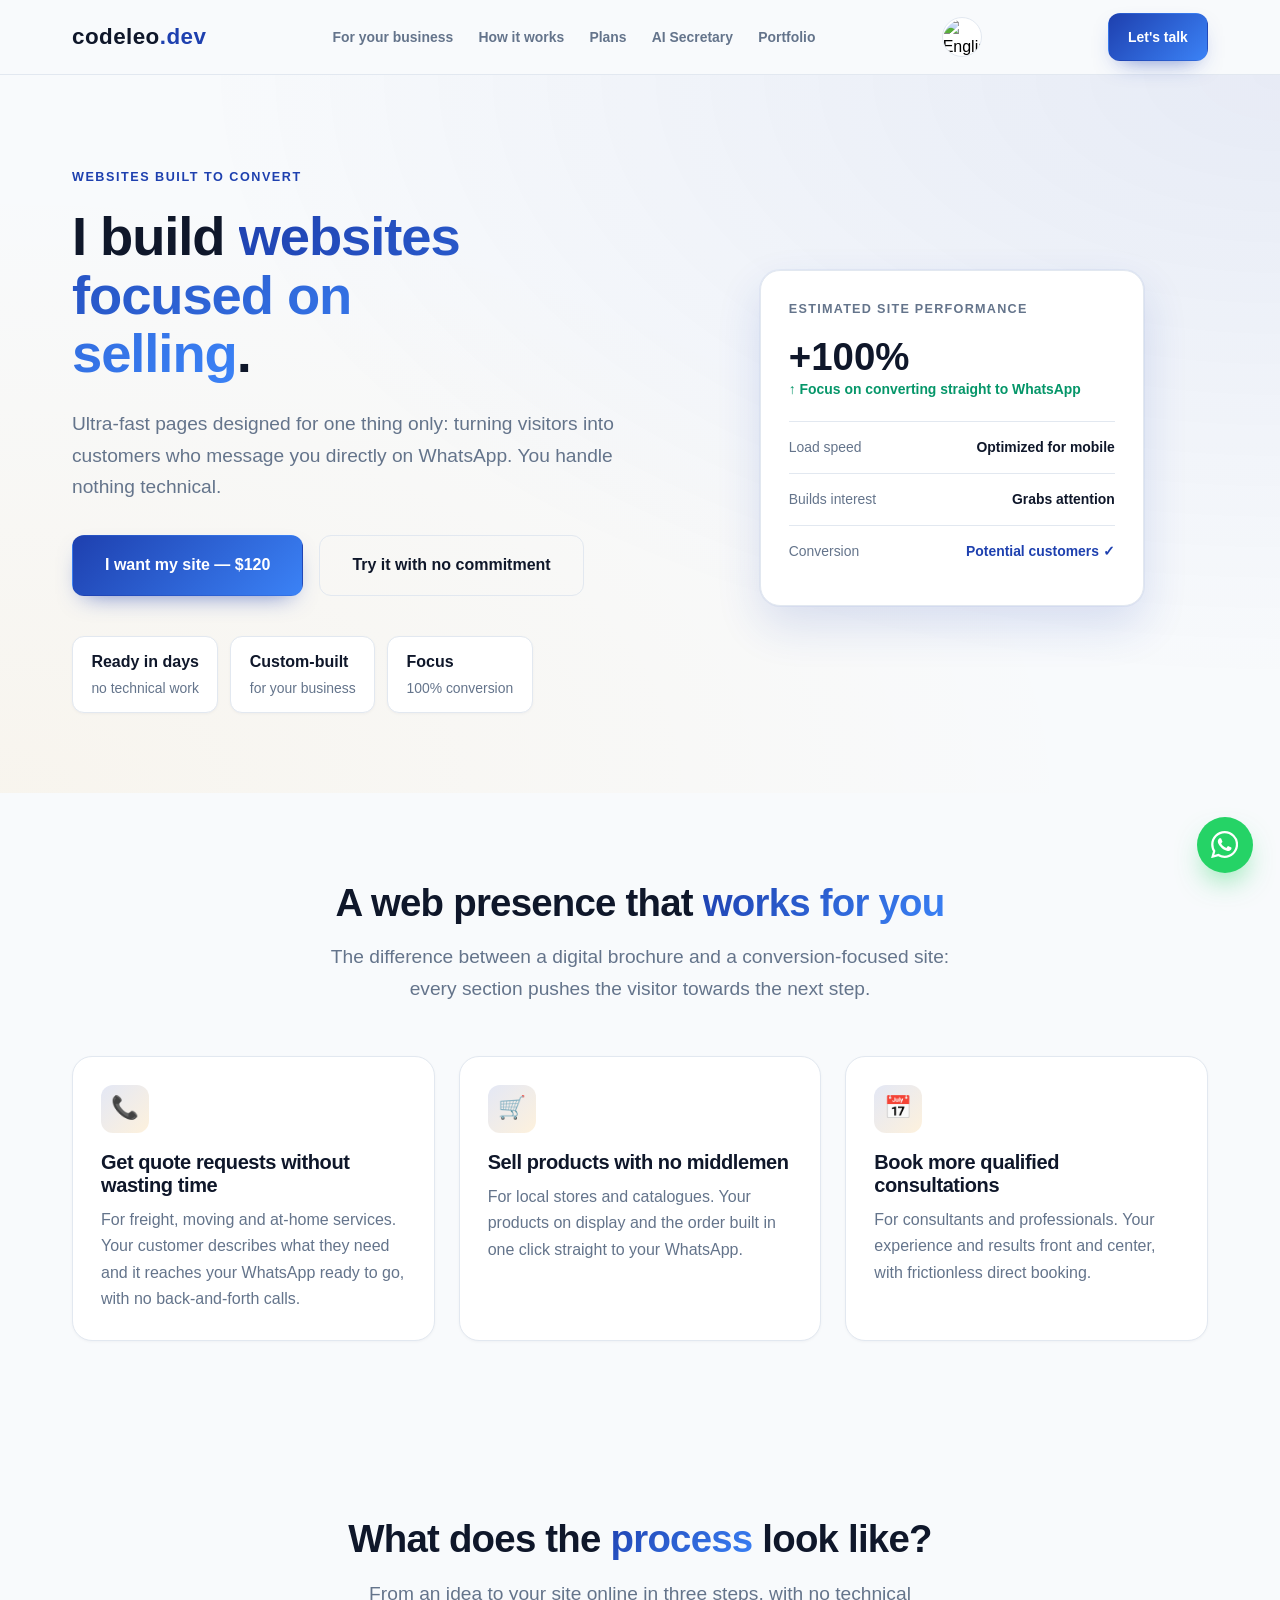
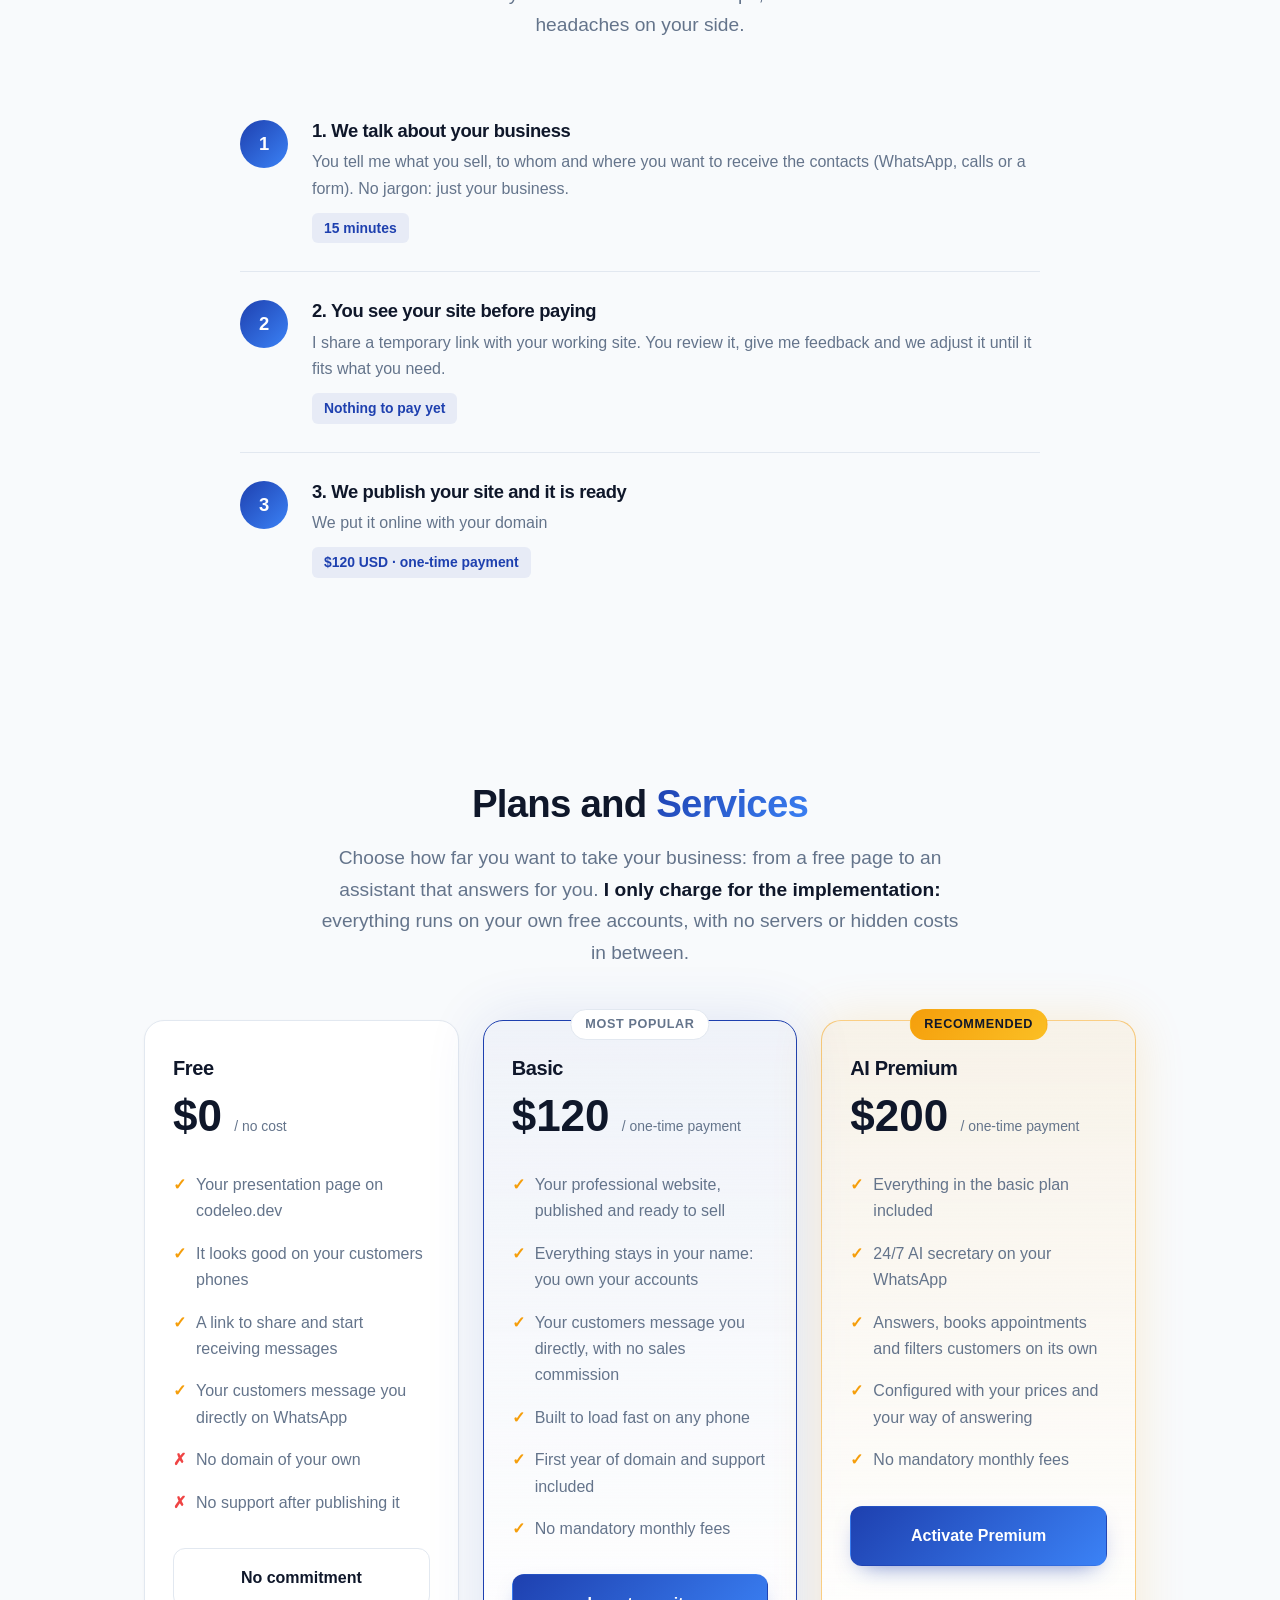
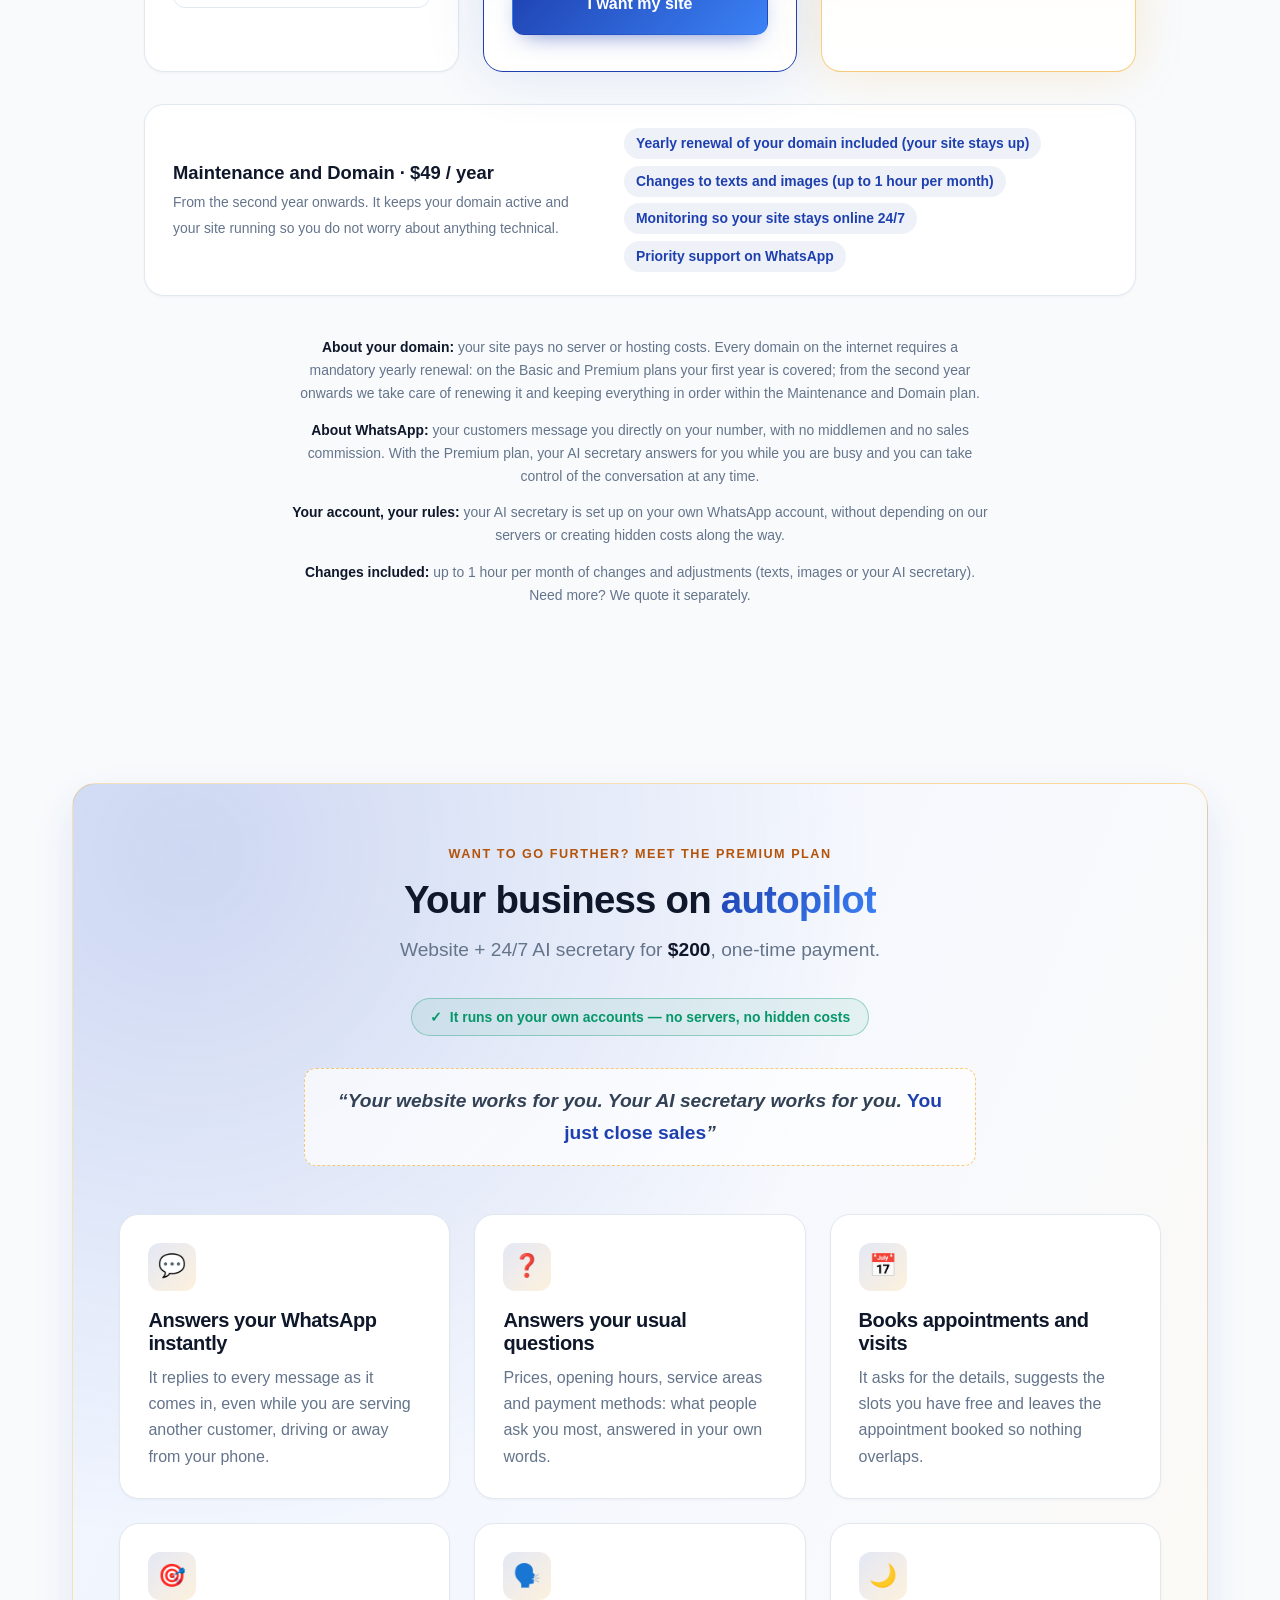
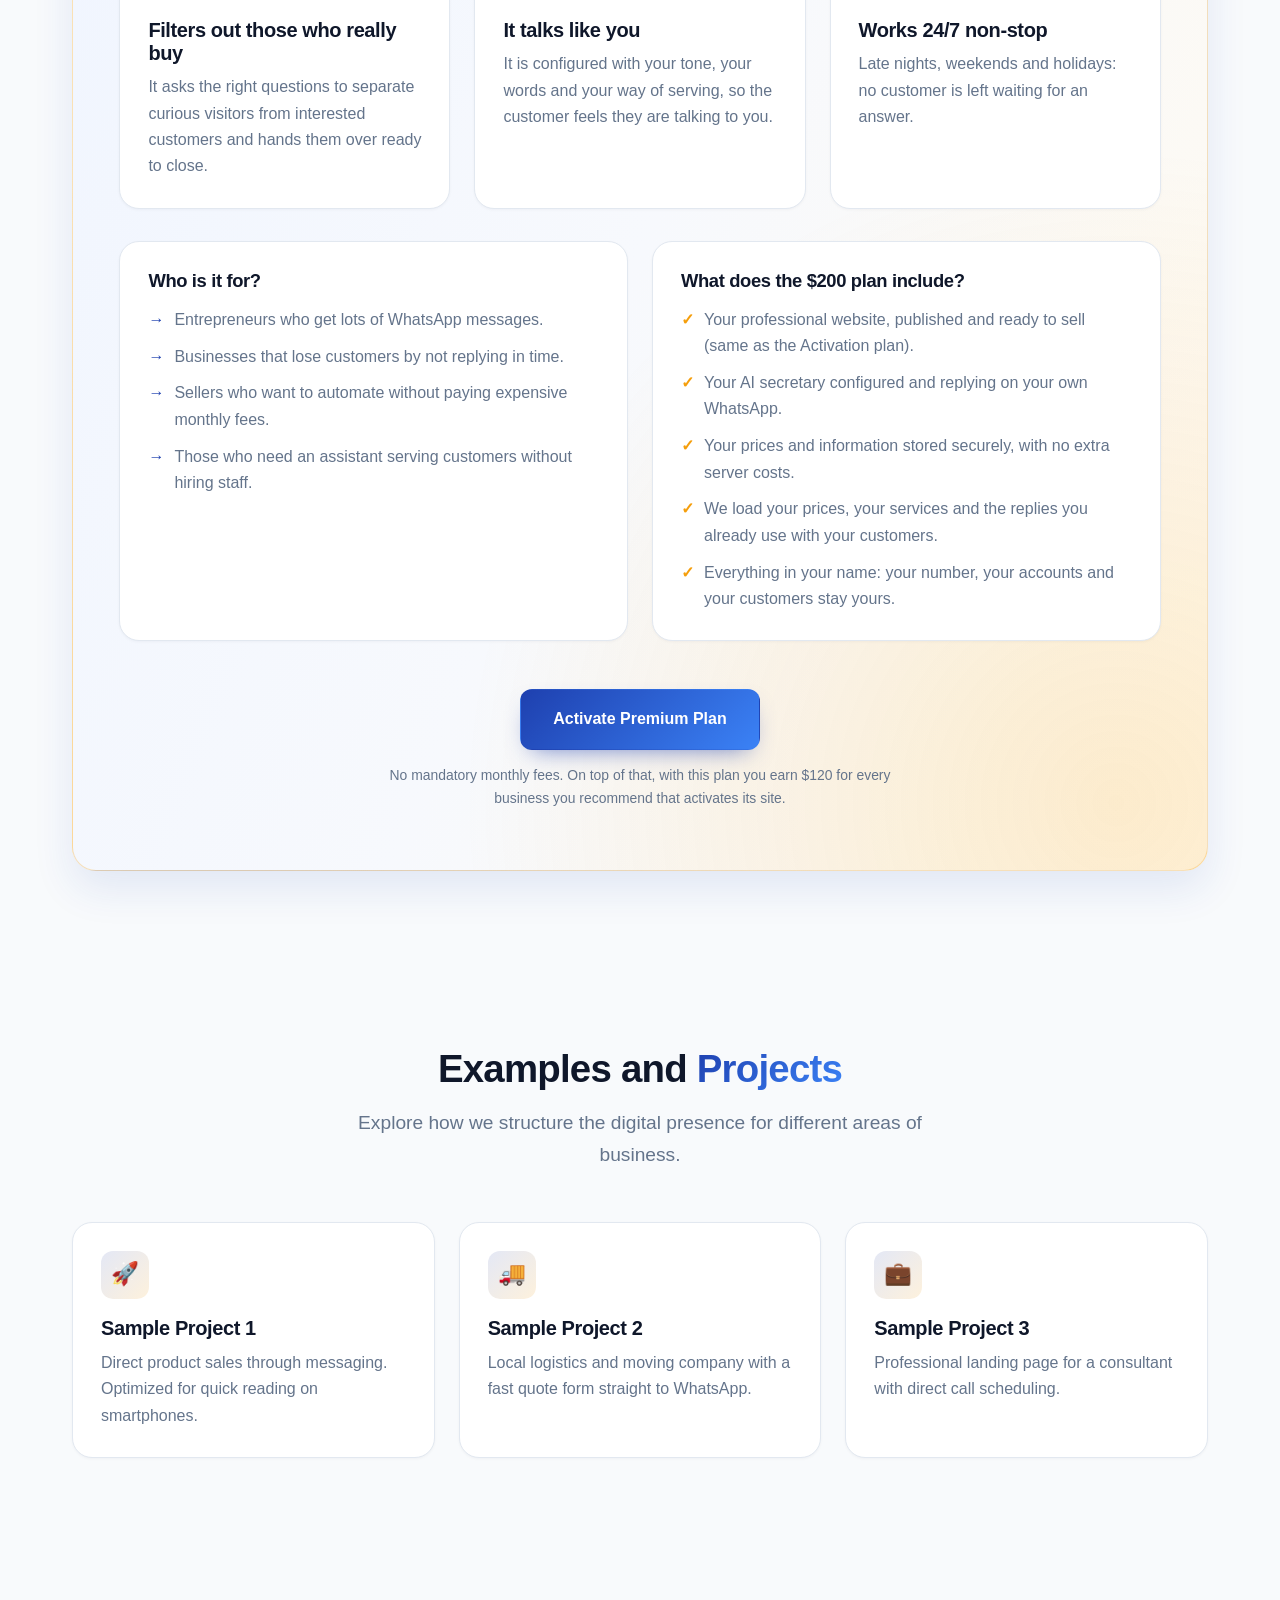
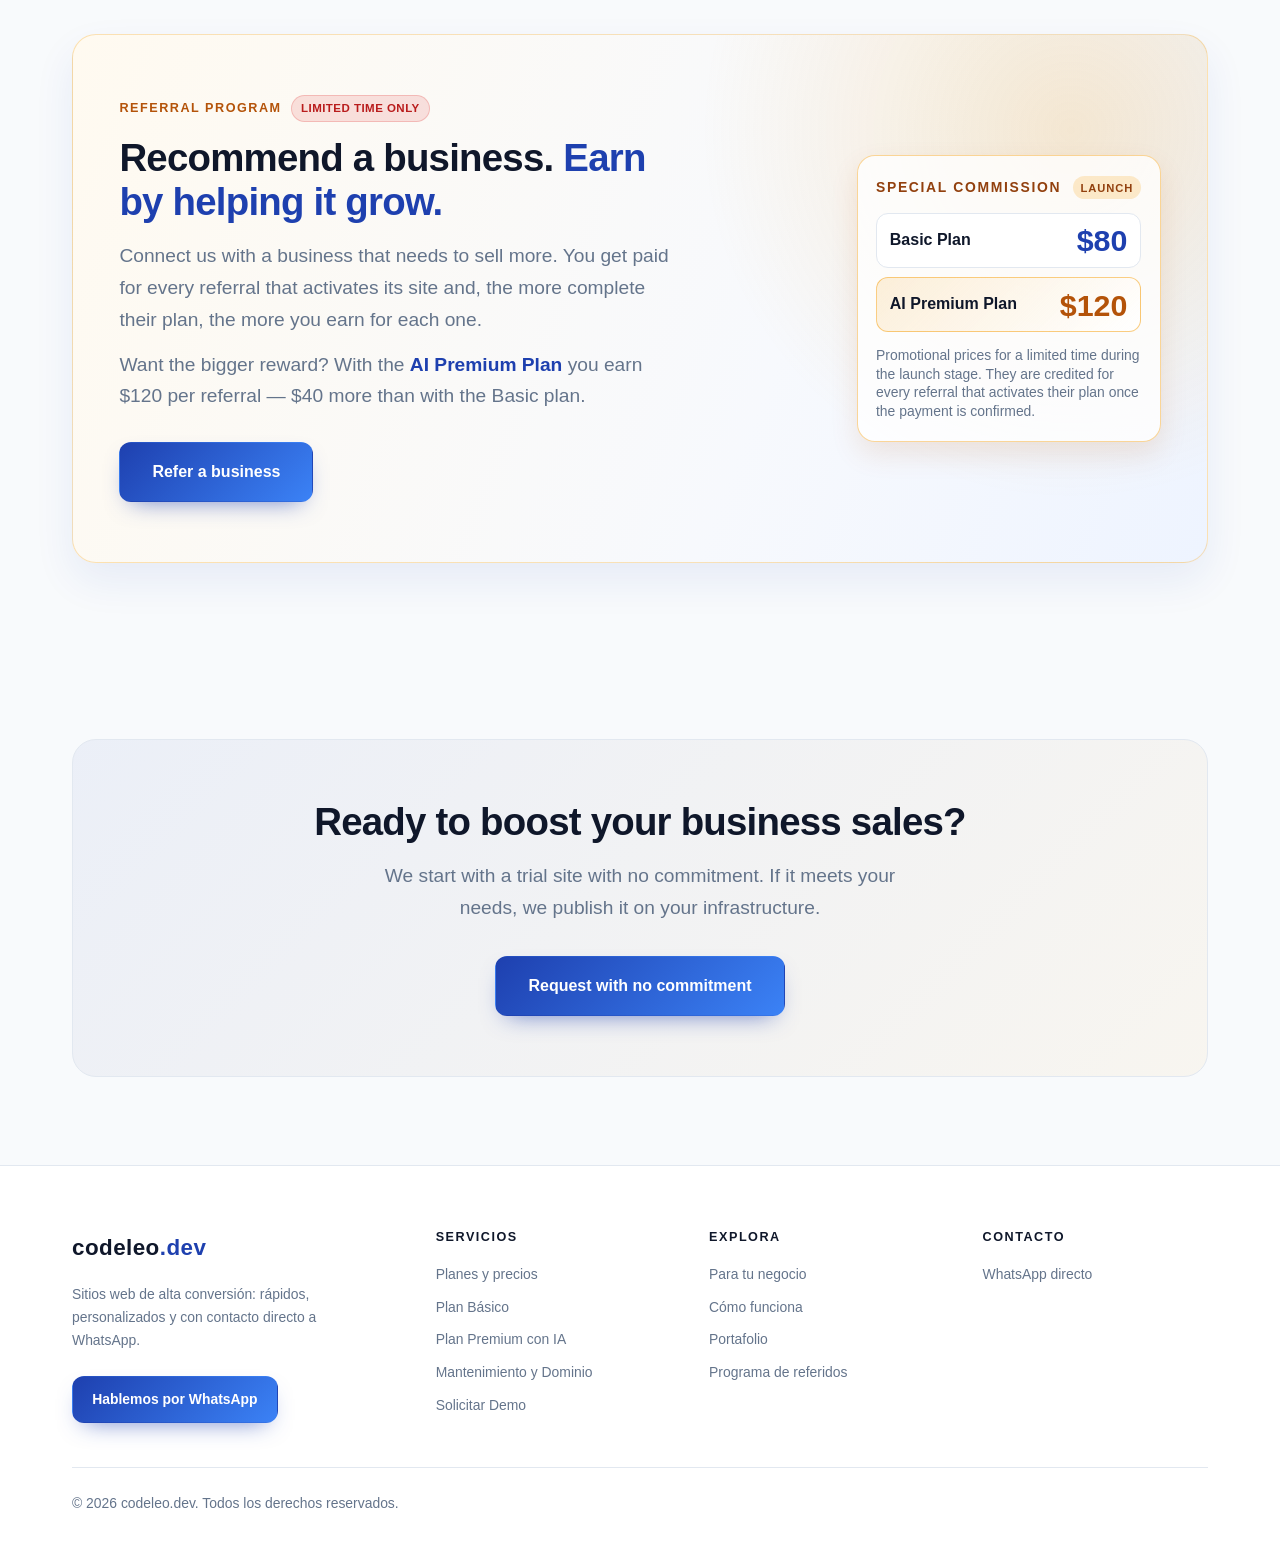
==== index.html @ 91e9b33b "Deploying to gh-pages from @ wolfweb3/landing@d5c75c321ff1027db5aa3a6a0a4e179bed275358 🚀" ====
<!doctype html>
<html lang="es-MX" data-beasties-container>

<head>
  <meta charset="utf-8">
  <title>Codeleo | Sitios web enfocados en conversión</title>
  <base href="/">

  <!-- Basic SEO -->
  <meta name="viewport" content="width=device-width, initial-scale=1">
  <meta name="description" content="Desarrollo sitios web con Angular enfocados en conversión: rápidos, personalizados y con contacto directo a WhatsApp. Maqueta de prueba gratis y hosting de $0.">
  <meta name="keywords" content="sitios web, páginas web para negocios, landing page, Angular, conversión, WhatsApp, desarrollo web, hosting gratis, codeleo">
  <meta name="author" content="codeleo.dev">
  <meta name="robots" content="index, follow">
  <link rel="canonical" href="https://codeleo.dev/">

  <!-- Icons -->
  <!-- <link rel="icon" type="image/svg+xml" href="favicon.svg"> -->
  <link rel="icon" type="image/x-icon" href="https://web.codeleo.dev/favicon.ico">

  <!-- Mobile & PWA -->
  <meta name="theme-color" content="#f8fafc">
  <meta name="application-name" content="Codeleo">
  <meta name="mobile-web-app-capable" content="yes">
  <meta name="apple-mobile-web-app-capable" content="yes">
  <meta name="apple-mobile-web-app-status-bar-style" content="default">
  <meta name="apple-mobile-web-app-title" content="Codeleo">
  <meta name="format-detection" content="telephone=no">

  <!-- Open Graph / Facebook / LinkedIn / WhatsApp -->
  <meta property="og:type" content="website">
  <meta property="og:site_name" content="Codeleo">
  <meta property="og:title" content="Codeleo | Sitios web enfocados en conversión">
  <meta property="og:description" content="Sitios ultrarrápidos hechos con Angular, diseñados para convertir visitantes en clientes que te escriben por WhatsApp.">
  <meta property="og:url" content="https://codeleo.dev/">
  <meta property="og:image" content="https://web.codeleo.dev/metadata-codeleo.png">
  <meta property="og:image:alt" content="Codeleo — sitios web enfocados en conversión">
  <meta property="og:locale" content="es_MX">

  <!-- Twitter / X -->
  <meta name="twitter:card" content="summary_large_image">
  <meta name="twitter:title" content="Codeleo | Sitios web enfocados en conversión">
  <meta name="twitter:description" content="Sitios ultrarrápidos hechos con Angular, diseñados para convertir visitantes en clientes que te escriben por WhatsApp.">
  <meta name="twitter:image" content="https://web.codeleo.dev/metadata-codeleo.png">
  <meta name="twitter:image:alt" content="Codeleo — sitios web enfocados en conversión">

  <!-- Bing -->
  <meta name="msapplication-TileImage" content="https://web.codeleo.dev/metadata-codeleo.png">
  <meta name="msapplication-TileColor" content="#f8fafc">

  <!-- Fonts -->
  <link rel="preconnect" href="https://fonts.googleapis.com">
  <link rel="preconnect" href="https://fonts.gstatic.com" crossorigin>

  <!-- Structured data (JSON-LD / Schema.org) -->
  <script type="application/ld+json">
  {
    "@context": "https://schema.org",
    "@graph": [
      {
        "@type": "WebSite",
        "@id": "https://codeleo.dev/#website",
        "url": "https://codeleo.dev/",
        "name": "Codeleo",
        "inLanguage": "es-MX"
      },
      {
        "@type": ["ProfessionalService", "Organization"],
        "@id": "https://codeleo.dev/#organization",
        "name": "Codeleo",
        "alternateName": "codeleo.dev",
        "url": "https://codeleo.dev/",
        "logo": "https://web.codeleo.dev/metadata-codeleo.png",
        "image": "https://web.codeleo.dev/metadata-codeleo.png",
        "description": "Desarrollo de sitios web de alta conversión con Angular, con contacto directo a WhatsApp y hosting de $0."
      }
    ]
  }
  </script>
<style>@font-face{font-family:Inter;font-style:normal;font-weight:400;font-display:swap;src:url(https://fonts.gstatic.com/s/inter/v20/UcC73FwrK3iLTeHuS_nVMrMxCp50SjIa2JL7SUc.woff2) format("woff2");unicode-range:U+0460-052F,U+1C80-1C8A,U+20B4,U+2DE0-2DFF,U+A640-A69F,U+FE2E-FE2F}@font-face{font-family:Inter;font-style:normal;font-weight:400;font-display:swap;src:url(https://fonts.gstatic.com/s/inter/v20/UcC73FwrK3iLTeHuS_nVMrMxCp50SjIa0ZL7SUc.woff2) format("woff2");unicode-range:U+0301,U+0400-045F,U+0490-0491,U+04B0-04B1,U+2116}@font-face{font-family:Inter;font-style:normal;font-weight:400;font-display:swap;src:url(https://fonts.gstatic.com/s/inter/v20/UcC73FwrK3iLTeHuS_nVMrMxCp50SjIa2ZL7SUc.woff2) format("woff2");unicode-range:U+1F00-1FFF}@font-face{font-family:Inter;font-style:normal;font-weight:400;font-display:swap;src:url(https://fonts.gstatic.com/s/inter/v20/UcC73FwrK3iLTeHuS_nVMrMxCp50SjIa1pL7SUc.woff2) format("woff2");unicode-range:U+0370-0377,U+037A-037F,U+0384-038A,U+038C,U+038E-03A1,U+03A3-03FF}@font-face{font-family:Inter;font-style:normal;font-weight:400;font-display:swap;src:url(https://fonts.gstatic.com/s/inter/v20/UcC73FwrK3iLTeHuS_nVMrMxCp50SjIa2pL7SUc.woff2) format("woff2");unicode-range:U+0102-0103,U+0110-0111,U+0128-0129,U+0168-0169,U+01A0-01A1,U+01AF-01B0,U+0300-0301,U+0303-0304,U+0308-0309,U+0323,U+0329,U+1EA0-1EF9,U+20AB}@font-face{font-family:Inter;font-style:normal;font-weight:400;font-display:swap;src:url(https://fonts.gstatic.com/s/inter/v20/UcC73FwrK3iLTeHuS_nVMrMxCp50SjIa25L7SUc.woff2) format("woff2");unicode-range:U+0100-02BA,U+02BD-02C5,U+02C7-02CC,U+02CE-02D7,U+02DD-02FF,U+0304,U+0308,U+0329,U+1D00-1DBF,U+1E00-1E9F,U+1EF2-1EFF,U+2020,U+20A0-20AB,U+20AD-20C0,U+2113,U+2C60-2C7F,U+A720-A7FF}@font-face{font-family:Inter;font-style:normal;font-weight:400;font-display:swap;src:url(https://fonts.gstatic.com/s/inter/v20/UcC73FwrK3iLTeHuS_nVMrMxCp50SjIa1ZL7.woff2) format("woff2");unicode-range:U+0000-00FF,U+0131,U+0152-0153,U+02BB-02BC,U+02C6,U+02DA,U+02DC,U+0304,U+0308,U+0329,U+2000-206F,U+20AC,U+2122,U+2191,U+2193,U+2212,U+2215,U+FEFF,U+FFFD}@font-face{font-family:Inter;font-style:normal;font-weight:500;font-display:swap;src:url(https://fonts.gstatic.com/s/inter/v20/UcC73FwrK3iLTeHuS_nVMrMxCp50SjIa2JL7SUc.woff2) format("woff2");unicode-range:U+0460-052F,U+1C80-1C8A,U+20B4,U+2DE0-2DFF,U+A640-A69F,U+FE2E-FE2F}@font-face{font-family:Inter;font-style:normal;font-weight:500;font-display:swap;src:url(https://fonts.gstatic.com/s/inter/v20/UcC73FwrK3iLTeHuS_nVMrMxCp50SjIa0ZL7SUc.woff2) format("woff2");unicode-range:U+0301,U+0400-045F,U+0490-0491,U+04B0-04B1,U+2116}@font-face{font-family:Inter;font-style:normal;font-weight:500;font-display:swap;src:url(https://fonts.gstatic.com/s/inter/v20/UcC73FwrK3iLTeHuS_nVMrMxCp50SjIa2ZL7SUc.woff2) format("woff2");unicode-range:U+1F00-1FFF}@font-face{font-family:Inter;font-style:normal;font-weight:500;font-display:swap;src:url(https://fonts.gstatic.com/s/inter/v20/UcC73FwrK3iLTeHuS_nVMrMxCp50SjIa1pL7SUc.woff2) format("woff2");unicode-range:U+0370-0377,U+037A-037F,U+0384-038A,U+038C,U+038E-03A1,U+03A3-03FF}@font-face{font-family:Inter;font-style:normal;font-weight:500;font-display:swap;src:url(https://fonts.gstatic.com/s/inter/v20/UcC73FwrK3iLTeHuS_nVMrMxCp50SjIa2pL7SUc.woff2) format("woff2");unicode-range:U+0102-0103,U+0110-0111,U+0128-0129,U+0168-0169,U+01A0-01A1,U+01AF-01B0,U+0300-0301,U+0303-0304,U+0308-0309,U+0323,U+0329,U+1EA0-1EF9,U+20AB}@font-face{font-family:Inter;font-style:normal;font-weight:500;font-display:swap;src:url(https://fonts.gstatic.com/s/inter/v20/UcC73FwrK3iLTeHuS_nVMrMxCp50SjIa25L7SUc.woff2) format("woff2");unicode-range:U+0100-02BA,U+02BD-02C5,U+02C7-02CC,U+02CE-02D7,U+02DD-02FF,U+0304,U+0308,U+0329,U+1D00-1DBF,U+1E00-1E9F,U+1EF2-1EFF,U+2020,U+20A0-20AB,U+20AD-20C0,U+2113,U+2C60-2C7F,U+A720-A7FF}@font-face{font-family:Inter;font-style:normal;font-weight:500;font-display:swap;src:url(https://fonts.gstatic.com/s/inter/v20/UcC73FwrK3iLTeHuS_nVMrMxCp50SjIa1ZL7.woff2) format("woff2");unicode-range:U+0000-00FF,U+0131,U+0152-0153,U+02BB-02BC,U+02C6,U+02DA,U+02DC,U+0304,U+0308,U+0329,U+2000-206F,U+20AC,U+2122,U+2191,U+2193,U+2212,U+2215,U+FEFF,U+FFFD}@font-face{font-family:Inter;font-style:normal;font-weight:600;font-display:swap;src:url(https://fonts.gstatic.com/s/inter/v20/UcC73FwrK3iLTeHuS_nVMrMxCp50SjIa2JL7SUc.woff2) format("woff2");unicode-range:U+0460-052F,U+1C80-1C8A,U+20B4,U+2DE0-2DFF,U+A640-A69F,U+FE2E-FE2F}@font-face{font-family:Inter;font-style:normal;font-weight:600;font-display:swap;src:url(https://fonts.gstatic.com/s/inter/v20/UcC73FwrK3iLTeHuS_nVMrMxCp50SjIa0ZL7SUc.woff2) format("woff2");unicode-range:U+0301,U+0400-045F,U+0490-0491,U+04B0-04B1,U+2116}@font-face{font-family:Inter;font-style:normal;font-weight:600;font-display:swap;src:url(https://fonts.gstatic.com/s/inter/v20/UcC73FwrK3iLTeHuS_nVMrMxCp50SjIa2ZL7SUc.woff2) format("woff2");unicode-range:U+1F00-1FFF}@font-face{font-family:Inter;font-style:normal;font-weight:600;font-display:swap;src:url(https://fonts.gstatic.com/s/inter/v20/UcC73FwrK3iLTeHuS_nVMrMxCp50SjIa1pL7SUc.woff2) format("woff2");unicode-range:U+0370-0377,U+037A-037F,U+0384-038A,U+038C,U+038E-03A1,U+03A3-03FF}@font-face{font-family:Inter;font-style:normal;font-weight:600;font-display:swap;src:url(https://fonts.gstatic.com/s/inter/v20/UcC73FwrK3iLTeHuS_nVMrMxCp50SjIa2pL7SUc.woff2) format("woff2");unicode-range:U+0102-0103,U+0110-0111,U+0128-0129,U+0168-0169,U+01A0-01A1,U+01AF-01B0,U+0300-0301,U+0303-0304,U+0308-0309,U+0323,U+0329,U+1EA0-1EF9,U+20AB}@font-face{font-family:Inter;font-style:normal;font-weight:600;font-display:swap;src:url(https://fonts.gstatic.com/s/inter/v20/UcC73FwrK3iLTeHuS_nVMrMxCp50SjIa25L7SUc.woff2) format("woff2");unicode-range:U+0100-02BA,U+02BD-02C5,U+02C7-02CC,U+02CE-02D7,U+02DD-02FF,U+0304,U+0308,U+0329,U+1D00-1DBF,U+1E00-1E9F,U+1EF2-1EFF,U+2020,U+20A0-20AB,U+20AD-20C0,U+2113,U+2C60-2C7F,U+A720-A7FF}@font-face{font-family:Inter;font-style:normal;font-weight:600;font-display:swap;src:url(https://fonts.gstatic.com/s/inter/v20/UcC73FwrK3iLTeHuS_nVMrMxCp50SjIa1ZL7.woff2) format("woff2");unicode-range:U+0000-00FF,U+0131,U+0152-0153,U+02BB-02BC,U+02C6,U+02DA,U+02DC,U+0304,U+0308,U+0329,U+2000-206F,U+20AC,U+2122,U+2191,U+2193,U+2212,U+2215,U+FEFF,U+FFFD}@font-face{font-family:Inter;font-style:normal;font-weight:700;font-display:swap;src:url(https://fonts.gstatic.com/s/inter/v20/UcC73FwrK3iLTeHuS_nVMrMxCp50SjIa2JL7SUc.woff2) format("woff2");unicode-range:U+0460-052F,U+1C80-1C8A,U+20B4,U+2DE0-2DFF,U+A640-A69F,U+FE2E-FE2F}@font-face{font-family:Inter;font-style:normal;font-weight:700;font-display:swap;src:url(https://fonts.gstatic.com/s/inter/v20/UcC73FwrK3iLTeHuS_nVMrMxCp50SjIa0ZL7SUc.woff2) format("woff2");unicode-range:U+0301,U+0400-045F,U+0490-0491,U+04B0-04B1,U+2116}@font-face{font-family:Inter;font-style:normal;font-weight:700;font-display:swap;src:url(https://fonts.gstatic.com/s/inter/v20/UcC73FwrK3iLTeHuS_nVMrMxCp50SjIa2ZL7SUc.woff2) format("woff2");unicode-range:U+1F00-1FFF}@font-face{font-family:Inter;font-style:normal;font-weight:700;font-display:swap;src:url(https://fonts.gstatic.com/s/inter/v20/UcC73FwrK3iLTeHuS_nVMrMxCp50SjIa1pL7SUc.woff2) format("woff2");unicode-range:U+0370-0377,U+037A-037F,U+0384-038A,U+038C,U+038E-03A1,U+03A3-03FF}@font-face{font-family:Inter;font-style:normal;font-weight:700;font-display:swap;src:url(https://fonts.gstatic.com/s/inter/v20/UcC73FwrK3iLTeHuS_nVMrMxCp50SjIa2pL7SUc.woff2) format("woff2");unicode-range:U+0102-0103,U+0110-0111,U+0128-0129,U+0168-0169,U+01A0-01A1,U+01AF-01B0,U+0300-0301,U+0303-0304,U+0308-0309,U+0323,U+0329,U+1EA0-1EF9,U+20AB}@font-face{font-family:Inter;font-style:normal;font-weight:700;font-display:swap;src:url(https://fonts.gstatic.com/s/inter/v20/UcC73FwrK3iLTeHuS_nVMrMxCp50SjIa25L7SUc.woff2) format("woff2");unicode-range:U+0100-02BA,U+02BD-02C5,U+02C7-02CC,U+02CE-02D7,U+02DD-02FF,U+0304,U+0308,U+0329,U+1D00-1DBF,U+1E00-1E9F,U+1EF2-1EFF,U+2020,U+20A0-20AB,U+20AD-20C0,U+2113,U+2C60-2C7F,U+A720-A7FF}@font-face{font-family:Inter;font-style:normal;font-weight:700;font-display:swap;src:url(https://fonts.gstatic.com/s/inter/v20/UcC73FwrK3iLTeHuS_nVMrMxCp50SjIa1ZL7.woff2) format("woff2");unicode-range:U+0000-00FF,U+0131,U+0152-0153,U+02BB-02BC,U+02C6,U+02DA,U+02DC,U+0304,U+0308,U+0329,U+2000-206F,U+20AC,U+2122,U+2191,U+2193,U+2212,U+2215,U+FEFF,U+FFFD}@font-face{font-family:Inter;font-style:normal;font-weight:800;font-display:swap;src:url(https://fonts.gstatic.com/s/inter/v20/UcC73FwrK3iLTeHuS_nVMrMxCp50SjIa2JL7SUc.woff2) format("woff2");unicode-range:U+0460-052F,U+1C80-1C8A,U+20B4,U+2DE0-2DFF,U+A640-A69F,U+FE2E-FE2F}@font-face{font-family:Inter;font-style:normal;font-weight:800;font-display:swap;src:url(https://fonts.gstatic.com/s/inter/v20/UcC73FwrK3iLTeHuS_nVMrMxCp50SjIa0ZL7SUc.woff2) format("woff2");unicode-range:U+0301,U+0400-045F,U+0490-0491,U+04B0-04B1,U+2116}@font-face{font-family:Inter;font-style:normal;font-weight:800;font-display:swap;src:url(https://fonts.gstatic.com/s/inter/v20/UcC73FwrK3iLTeHuS_nVMrMxCp50SjIa2ZL7SUc.woff2) format("woff2");unicode-range:U+1F00-1FFF}@font-face{font-family:Inter;font-style:normal;font-weight:800;font-display:swap;src:url(https://fonts.gstatic.com/s/inter/v20/UcC73FwrK3iLTeHuS_nVMrMxCp50SjIa1pL7SUc.woff2) format("woff2");unicode-range:U+0370-0377,U+037A-037F,U+0384-038A,U+038C,U+038E-03A1,U+03A3-03FF}@font-face{font-family:Inter;font-style:normal;font-weight:800;font-display:swap;src:url(https://fonts.gstatic.com/s/inter/v20/UcC73FwrK3iLTeHuS_nVMrMxCp50SjIa2pL7SUc.woff2) format("woff2");unicode-range:U+0102-0103,U+0110-0111,U+0128-0129,U+0168-0169,U+01A0-01A1,U+01AF-01B0,U+0300-0301,U+0303-0304,U+0308-0309,U+0323,U+0329,U+1EA0-1EF9,U+20AB}@font-face{font-family:Inter;font-style:normal;font-weight:800;font-display:swap;src:url(https://fonts.gstatic.com/s/inter/v20/UcC73FwrK3iLTeHuS_nVMrMxCp50SjIa25L7SUc.woff2) format("woff2");unicode-range:U+0100-02BA,U+02BD-02C5,U+02C7-02CC,U+02CE-02D7,U+02DD-02FF,U+0304,U+0308,U+0329,U+1D00-1DBF,U+1E00-1E9F,U+1EF2-1EFF,U+2020,U+20A0-20AB,U+20AD-20C0,U+2113,U+2C60-2C7F,U+A720-A7FF}@font-face{font-family:Inter;font-style:normal;font-weight:800;font-display:swap;src:url(https://fonts.gstatic.com/s/inter/v20/UcC73FwrK3iLTeHuS_nVMrMxCp50SjIa1ZL7.woff2) format("woff2");unicode-range:U+0000-00FF,U+0131,U+0152-0153,U+02BB-02BC,U+02C6,U+02DA,U+02DC,U+0304,U+0308,U+0329,U+2000-206F,U+20AC,U+2122,U+2191,U+2193,U+2212,U+2215,U+FEFF,U+FFFD}:root{--bg:#f8fafc;--bg-card:#ffffff;--bg-card-hover:#f1f5f9;--primary:#1e40af;--primary-glow:#3b82f6;--accent:#f59e0b;--accent-glow:#fbbf24;--text:#334155;--text-dim:#64748b;--text-bright:#0f172a;--border:#e2e8f0;--success:#059669;--danger:#ef4444;--whatsapp:#25d366;--radius:20px;--radius-sm:12px;--radius-pill:999px;--header-height:74px;--section-y:clamp(3.25rem, 2rem + 5vw, 5.5rem);--fs-h1:clamp(2.1rem, 1.15rem + 3.8vw, 3.4rem);--fs-h2:clamp(1.55rem, 1.05rem + 2.2vw, 2.4rem);--fs-h3:clamp(1.05rem, .95rem + .45vw, 1.25rem);--fs-h4:clamp(1rem, .93rem + .3vw, 1.15rem);--fs-lede:clamp(1rem, .94rem + .45vw, 1.2rem);--fs-body:clamp(.9rem, .86rem + .2vw, 1rem);--fs-small:clamp(.78rem, .75rem + .15vw, .875rem);--fs-eyebrow:clamp(.7rem, .67rem + .15vw, .8rem);--fs-price:clamp(2.1rem, 1.4rem + 2.6vw, 2.75rem);--fs-metric:clamp(2rem, 1.35rem + 2.4vw, 2.4rem);--shadow-soft:0 1px 3px rgba(15, 23, 42, .04);--shadow-card:0 12px 32px rgba(30, 64, 175, .1);--shadow-lift:0 20px 46px rgba(30, 64, 175, .14)}*,*:before,*:after{box-sizing:border-box}html{scroll-behavior:smooth}body{margin:0;background:var(--bg);color:var(--text);font-family:Inter,-apple-system,BlinkMacSystemFont,Segoe UI,Roboto,sans-serif;font-size:var(--fs-body);line-height:1.65;overflow-x:hidden;-webkit-font-smoothing:antialiased}@media(prefers-reduced-motion:reduce){*,*:before,*:after{animation-duration:.001ms!important;animation-iteration-count:1!important;transition-duration:.001ms!important;scroll-behavior:auto!important}}</style><link rel="stylesheet" href="styles-FS3O4UAP.css" media="print" onload="this.media='all'"><noscript><link rel="stylesheet" href="styles-FS3O4UAP.css"></noscript></head>

<body>
  <app-root></app-root>
<link rel="modulepreload" href="chunk-WXHXT6XX.js"><link rel="modulepreload" href="chunk-TEMJAQKU.js"><link rel="modulepreload" href="chunk-GTJMYVM4.js"><link rel="modulepreload" href="chunk-IKMC7PPW.js"><link rel="modulepreload" href="chunk-IV5FR2YO.js"><link rel="modulepreload" href="chunk-OJPXZVZ6.js"><link rel="modulepreload" href="chunk-FXQIX5OT.js"><link rel="modulepreload" href="chunk-4FMV5RU2.js"><link rel="modulepreload" href="chunk-HD5BCXQI.js"><link rel="modulepreload" href="chunk-HZ55OLAU.js"><script src="polyfills-5CFQRCPP.js" type="module"></script><script src="main-Z5EXXQXH.js" type="module"></script></body>

</html>
---- styles-FS3O4UAP.css ----
@font-face{font-family:Inter;font-style:normal;font-weight:400;font-display:swap;src:url(https://fonts.gstatic.com/s/inter/v20/UcC73FwrK3iLTeHuS_nVMrMxCp50SjIa2JL7SUc.woff2) format("woff2");unicode-range:U+0460-052F,U+1C80-1C8A,U+20B4,U+2DE0-2DFF,U+A640-A69F,U+FE2E-FE2F}@font-face{font-family:Inter;font-style:normal;font-weight:400;font-display:swap;src:url(https://fonts.gstatic.com/s/inter/v20/UcC73FwrK3iLTeHuS_nVMrMxCp50SjIa0ZL7SUc.woff2) format("woff2");unicode-range:U+0301,U+0400-045F,U+0490-0491,U+04B0-04B1,U+2116}@font-face{font-family:Inter;font-style:normal;font-weight:400;font-display:swap;src:url(https://fonts.gstatic.com/s/inter/v20/UcC73FwrK3iLTeHuS_nVMrMxCp50SjIa2ZL7SUc.woff2) format("woff2");unicode-range:U+1F00-1FFF}@font-face{font-family:Inter;font-style:normal;font-weight:400;font-display:swap;src:url(https://fonts.gstatic.com/s/inter/v20/UcC73FwrK3iLTeHuS_nVMrMxCp50SjIa1pL7SUc.woff2) format("woff2");unicode-range:U+0370-0377,U+037A-037F,U+0384-038A,U+038C,U+038E-03A1,U+03A3-03FF}@font-face{font-family:Inter;font-style:normal;font-weight:400;font-display:swap;src:url(https://fonts.gstatic.com/s/inter/v20/UcC73FwrK3iLTeHuS_nVMrMxCp50SjIa2pL7SUc.woff2) format("woff2");unicode-range:U+0102-0103,U+0110-0111,U+0128-0129,U+0168-0169,U+01A0-01A1,U+01AF-01B0,U+0300-0301,U+0303-0304,U+0308-0309,U+0323,U+0329,U+1EA0-1EF9,U+20AB}@font-face{font-family:Inter;font-style:normal;font-weight:400;font-display:swap;src:url(https://fonts.gstatic.com/s/inter/v20/UcC73FwrK3iLTeHuS_nVMrMxCp50SjIa25L7SUc.woff2) format("woff2");unicode-range:U+0100-02BA,U+02BD-02C5,U+02C7-02CC,U+02CE-02D7,U+02DD-02FF,U+0304,U+0308,U+0329,U+1D00-1DBF,U+1E00-1E9F,U+1EF2-1EFF,U+2020,U+20A0-20AB,U+20AD-20C0,U+2113,U+2C60-2C7F,U+A720-A7FF}@font-face{font-family:Inter;font-style:normal;font-weight:400;font-display:swap;src:url(https://fonts.gstatic.com/s/inter/v20/UcC73FwrK3iLTeHuS_nVMrMxCp50SjIa1ZL7.woff2) format("woff2");unicode-range:U+0000-00FF,U+0131,U+0152-0153,U+02BB-02BC,U+02C6,U+02DA,U+02DC,U+0304,U+0308,U+0329,U+2000-206F,U+20AC,U+2122,U+2191,U+2193,U+2212,U+2215,U+FEFF,U+FFFD}@font-face{font-family:Inter;font-style:normal;font-weight:500;font-display:swap;src:url(https://fonts.gstatic.com/s/inter/v20/UcC73FwrK3iLTeHuS_nVMrMxCp50SjIa2JL7SUc.woff2) format("woff2");unicode-range:U+0460-052F,U+1C80-1C8A,U+20B4,U+2DE0-2DFF,U+A640-A69F,U+FE2E-FE2F}@font-face{font-family:Inter;font-style:normal;font-weight:500;font-display:swap;src:url(https://fonts.gstatic.com/s/inter/v20/UcC73FwrK3iLTeHuS_nVMrMxCp50SjIa0ZL7SUc.woff2) format("woff2");unicode-range:U+0301,U+0400-045F,U+0490-0491,U+04B0-04B1,U+2116}@font-face{font-family:Inter;font-style:normal;font-weight:500;font-display:swap;src:url(https://fonts.gstatic.com/s/inter/v20/UcC73FwrK3iLTeHuS_nVMrMxCp50SjIa2ZL7SUc.woff2) format("woff2");unicode-range:U+1F00-1FFF}@font-face{font-family:Inter;font-style:normal;font-weight:500;font-display:swap;src:url(https://fonts.gstatic.com/s/inter/v20/UcC73FwrK3iLTeHuS_nVMrMxCp50SjIa1pL7SUc.woff2) format("woff2");unicode-range:U+0370-0377,U+037A-037F,U+0384-038A,U+038C,U+038E-03A1,U+03A3-03FF}@font-face{font-family:Inter;font-style:normal;font-weight:500;font-display:swap;src:url(https://fonts.gstatic.com/s/inter/v20/UcC73FwrK3iLTeHuS_nVMrMxCp50SjIa2pL7SUc.woff2) format("woff2");unicode-range:U+0102-0103,U+0110-0111,U+0128-0129,U+0168-0169,U+01A0-01A1,U+01AF-01B0,U+0300-0301,U+0303-0304,U+0308-0309,U+0323,U+0329,U+1EA0-1EF9,U+20AB}@font-face{font-family:Inter;font-style:normal;font-weight:500;font-display:swap;src:url(https://fonts.gstatic.com/s/inter/v20/UcC73FwrK3iLTeHuS_nVMrMxCp50SjIa25L7SUc.woff2) format("woff2");unicode-range:U+0100-02BA,U+02BD-02C5,U+02C7-02CC,U+02CE-02D7,U+02DD-02FF,U+0304,U+0308,U+0329,U+1D00-1DBF,U+1E00-1E9F,U+1EF2-1EFF,U+2020,U+20A0-20AB,U+20AD-20C0,U+2113,U+2C60-2C7F,U+A720-A7FF}@font-face{font-family:Inter;font-style:normal;font-weight:500;font-display:swap;src:url(https://fonts.gstatic.com/s/inter/v20/UcC73FwrK3iLTeHuS_nVMrMxCp50SjIa1ZL7.woff2) format("woff2");unicode-range:U+0000-00FF,U+0131,U+0152-0153,U+02BB-02BC,U+02C6,U+02DA,U+02DC,U+0304,U+0308,U+0329,U+2000-206F,U+20AC,U+2122,U+2191,U+2193,U+2212,U+2215,U+FEFF,U+FFFD}@font-face{font-family:Inter;font-style:normal;font-weight:600;font-display:swap;src:url(https://fonts.gstatic.com/s/inter/v20/UcC73FwrK3iLTeHuS_nVMrMxCp50SjIa2JL7SUc.woff2) format("woff2");unicode-range:U+0460-052F,U+1C80-1C8A,U+20B4,U+2DE0-2DFF,U+A640-A69F,U+FE2E-FE2F}@font-face{font-family:Inter;font-style:normal;font-weight:600;font-display:swap;src:url(https://fonts.gstatic.com/s/inter/v20/UcC73FwrK3iLTeHuS_nVMrMxCp50SjIa0ZL7SUc.woff2) format("woff2");unicode-range:U+0301,U+0400-045F,U+0490-0491,U+04B0-04B1,U+2116}@font-face{font-family:Inter;font-style:normal;font-weight:600;font-display:swap;src:url(https://fonts.gstatic.com/s/inter/v20/UcC73FwrK3iLTeHuS_nVMrMxCp50SjIa2ZL7SUc.woff2) format("woff2");unicode-range:U+1F00-1FFF}@font-face{font-family:Inter;font-style:normal;font-weight:600;font-display:swap;src:url(https://fonts.gstatic.com/s/inter/v20/UcC73FwrK3iLTeHuS_nVMrMxCp50SjIa1pL7SUc.woff2) format("woff2");unicode-range:U+0370-0377,U+037A-037F,U+0384-038A,U+038C,U+038E-03A1,U+03A3-03FF}@font-face{font-family:Inter;font-style:normal;font-weight:600;font-display:swap;src:url(https://fonts.gstatic.com/s/inter/v20/UcC73FwrK3iLTeHuS_nVMrMxCp50SjIa2pL7SUc.woff2) format("woff2");unicode-range:U+0102-0103,U+0110-0111,U+0128-0129,U+0168-0169,U+01A0-01A1,U+01AF-01B0,U+0300-0301,U+0303-0304,U+0308-0309,U+0323,U+0329,U+1EA0-1EF9,U+20AB}@font-face{font-family:Inter;font-style:normal;font-weight:600;font-display:swap;src:url(https://fonts.gstatic.com/s/inter/v20/UcC73FwrK3iLTeHuS_nVMrMxCp50SjIa25L7SUc.woff2) format("woff2");unicode-range:U+0100-02BA,U+02BD-02C5,U+02C7-02CC,U+02CE-02D7,U+02DD-02FF,U+0304,U+0308,U+0329,U+1D00-1DBF,U+1E00-1E9F,U+1EF2-1EFF,U+2020,U+20A0-20AB,U+20AD-20C0,U+2113,U+2C60-2C7F,U+A720-A7FF}@font-face{font-family:Inter;font-style:normal;font-weight:600;font-display:swap;src:url(https://fonts.gstatic.com/s/inter/v20/UcC73FwrK3iLTeHuS_nVMrMxCp50SjIa1ZL7.woff2) format("woff2");unicode-range:U+0000-00FF,U+0131,U+0152-0153,U+02BB-02BC,U+02C6,U+02DA,U+02DC,U+0304,U+0308,U+0329,U+2000-206F,U+20AC,U+2122,U+2191,U+2193,U+2212,U+2215,U+FEFF,U+FFFD}@font-face{font-family:Inter;font-style:normal;font-weight:700;font-display:swap;src:url(https://fonts.gstatic.com/s/inter/v20/UcC73FwrK3iLTeHuS_nVMrMxCp50SjIa2JL7SUc.woff2) format("woff2");unicode-range:U+0460-052F,U+1C80-1C8A,U+20B4,U+2DE0-2DFF,U+A640-A69F,U+FE2E-FE2F}@font-face{font-family:Inter;font-style:normal;font-weight:700;font-display:swap;src:url(https://fonts.gstatic.com/s/inter/v20/UcC73FwrK3iLTeHuS_nVMrMxCp50SjIa0ZL7SUc.woff2) format("woff2");unicode-range:U+0301,U+0400-045F,U+0490-0491,U+04B0-04B1,U+2116}@font-face{font-family:Inter;font-style:normal;font-weight:700;font-display:swap;src:url(https://fonts.gstatic.com/s/inter/v20/UcC73FwrK3iLTeHuS_nVMrMxCp50SjIa2ZL7SUc.woff2) format("woff2");unicode-range:U+1F00-1FFF}@font-face{font-family:Inter;font-style:normal;font-weight:700;font-display:swap;src:url(https://fonts.gstatic.com/s/inter/v20/UcC73FwrK3iLTeHuS_nVMrMxCp50SjIa1pL7SUc.woff2) format("woff2");unicode-range:U+0370-0377,U+037A-037F,U+0384-038A,U+038C,U+038E-03A1,U+03A3-03FF}@font-face{font-family:Inter;font-style:normal;font-weight:700;font-display:swap;src:url(https://fonts.gstatic.com/s/inter/v20/UcC73FwrK3iLTeHuS_nVMrMxCp50SjIa2pL7SUc.woff2) format("woff2");unicode-range:U+0102-0103,U+0110-0111,U+0128-0129,U+0168-0169,U+01A0-01A1,U+01AF-01B0,U+0300-0301,U+0303-0304,U+0308-0309,U+0323,U+0329,U+1EA0-1EF9,U+20AB}@font-face{font-family:Inter;font-style:normal;font-weight:700;font-display:swap;src:url(https://fonts.gstatic.com/s/inter/v20/UcC73FwrK3iLTeHuS_nVMrMxCp50SjIa25L7SUc.woff2) format("woff2");unicode-range:U+0100-02BA,U+02BD-02C5,U+02C7-02CC,U+02CE-02D7,U+02DD-02FF,U+0304,U+0308,U+0329,U+1D00-1DBF,U+1E00-1E9F,U+1EF2-1EFF,U+2020,U+20A0-20AB,U+20AD-20C0,U+2113,U+2C60-2C7F,U+A720-A7FF}@font-face{font-family:Inter;font-style:normal;font-weight:700;font-display:swap;src:url(https://fonts.gstatic.com/s/inter/v20/UcC73FwrK3iLTeHuS_nVMrMxCp50SjIa1ZL7.woff2) format("woff2");unicode-range:U+0000-00FF,U+0131,U+0152-0153,U+02BB-02BC,U+02C6,U+02DA,U+02DC,U+0304,U+0308,U+0329,U+2000-206F,U+20AC,U+2122,U+2191,U+2193,U+2212,U+2215,U+FEFF,U+FFFD}@font-face{font-family:Inter;font-style:normal;font-weight:800;font-display:swap;src:url(https://fonts.gstatic.com/s/inter/v20/UcC73FwrK3iLTeHuS_nVMrMxCp50SjIa2JL7SUc.woff2) format("woff2");unicode-range:U+0460-052F,U+1C80-1C8A,U+20B4,U+2DE0-2DFF,U+A640-A69F,U+FE2E-FE2F}@font-face{font-family:Inter;font-style:normal;font-weight:800;font-display:swap;src:url(https://fonts.gstatic.com/s/inter/v20/UcC73FwrK3iLTeHuS_nVMrMxCp50SjIa0ZL7SUc.woff2) format("woff2");unicode-range:U+0301,U+0400-045F,U+0490-0491,U+04B0-04B1,U+2116}@font-face{font-family:Inter;font-style:normal;font-weight:800;font-display:swap;src:url(https://fonts.gstatic.com/s/inter/v20/UcC73FwrK3iLTeHuS_nVMrMxCp50SjIa2ZL7SUc.woff2) format("woff2");unicode-range:U+1F00-1FFF}@font-face{font-family:Inter;font-style:normal;font-weight:800;font-display:swap;src:url(https://fonts.gstatic.com/s/inter/v20/UcC73FwrK3iLTeHuS_nVMrMxCp50SjIa1pL7SUc.woff2) format("woff2");unicode-range:U+0370-0377,U+037A-037F,U+0384-038A,U+038C,U+038E-03A1,U+03A3-03FF}@font-face{font-family:Inter;font-style:normal;font-weight:800;font-display:swap;src:url(https://fonts.gstatic.com/s/inter/v20/UcC73FwrK3iLTeHuS_nVMrMxCp50SjIa2pL7SUc.woff2) format("woff2");unicode-range:U+0102-0103,U+0110-0111,U+0128-0129,U+0168-0169,U+01A0-01A1,U+01AF-01B0,U+0300-0301,U+0303-0304,U+0308-0309,U+0323,U+0329,U+1EA0-1EF9,U+20AB}@font-face{font-family:Inter;font-style:normal;font-weight:800;font-display:swap;src:url(https://fonts.gstatic.com/s/inter/v20/UcC73FwrK3iLTeHuS_nVMrMxCp50SjIa25L7SUc.woff2) format("woff2");unicode-range:U+0100-02BA,U+02BD-02C5,U+02C7-02CC,U+02CE-02D7,U+02DD-02FF,U+0304,U+0308,U+0329,U+1D00-1DBF,U+1E00-1E9F,U+1EF2-1EFF,U+2020,U+20A0-20AB,U+20AD-20C0,U+2113,U+2C60-2C7F,U+A720-A7FF}@font-face{font-family:Inter;font-style:normal;font-weight:800;font-display:swap;src:url(https://fonts.gstatic.com/s/inter/v20/UcC73FwrK3iLTeHuS_nVMrMxCp50SjIa1ZL7.woff2) format("woff2");unicode-range:U+0000-00FF,U+0131,U+0152-0153,U+02BB-02BC,U+02C6,U+02DA,U+02DC,U+0304,U+0308,U+0329,U+2000-206F,U+20AC,U+2122,U+2191,U+2193,U+2212,U+2215,U+FEFF,U+FFFD}:root{--bg: #f8fafc;--bg-card: #ffffff;--bg-card-hover: #f1f5f9;--primary: #1e40af;--primary-glow: #3b82f6;--accent: #f59e0b;--accent-glow: #fbbf24;--text: #334155;--text-dim: #64748b;--text-bright: #0f172a;--border: #e2e8f0;--success: #059669;--danger: #ef4444;--whatsapp: #25d366;--radius: 20px;--radius-sm: 12px;--radius-pill: 999px;--header-height: 74px;--section-y: clamp(3.25rem, 2rem + 5vw, 5.5rem);--fs-h1: clamp(2.1rem, 1.15rem + 3.8vw, 3.4rem);--fs-h2: clamp(1.55rem, 1.05rem + 2.2vw, 2.4rem);--fs-h3: clamp(1.05rem, .95rem + .45vw, 1.25rem);--fs-h4: clamp(1rem, .93rem + .3vw, 1.15rem);--fs-lede: clamp(1rem, .94rem + .45vw, 1.2rem);--fs-body: clamp(.9rem, .86rem + .2vw, 1rem);--fs-small: clamp(.78rem, .75rem + .15vw, .875rem);--fs-eyebrow: clamp(.7rem, .67rem + .15vw, .8rem);--fs-price: clamp(2.1rem, 1.4rem + 2.6vw, 2.75rem);--fs-metric: clamp(2rem, 1.35rem + 2.4vw, 2.4rem);--shadow-soft: 0 1px 3px rgba(15, 23, 42, .04);--shadow-card: 0 12px 32px rgba(30, 64, 175, .1);--shadow-lift: 0 20px 46px rgba(30, 64, 175, .14)}*,*:before,*:after{box-sizing:border-box}html{scroll-behavior:smooth}section{scroll-margin-top:calc(var(--header-height) + 16px)}body{margin:0;background:var(--bg);color:var(--text);font-family:Inter,-apple-system,BlinkMacSystemFont,Segoe UI,Roboto,sans-serif;font-size:var(--fs-body);line-height:1.65;overflow-x:hidden;-webkit-font-smoothing:antialiased}h1,h2,h3,h4,h5{margin:0;color:var(--text-bright);font-weight:800;line-height:1.15;letter-spacing:-.02em}p{margin:0}ul,ol{margin:0;padding:0;list-style:none}a{color:inherit;text-decoration:none}button{font:inherit}img{display:block;max-width:100%}::selection{background:var(--primary);color:#fff}a:focus-visible,button:focus-visible{outline:2px solid var(--primary-glow);outline-offset:3px}.wrap{width:100%;max-width:1200px;margin:0 auto;padding-inline:clamp(1.15rem,.6rem + 2vw,2rem)}.section{padding-block:var(--section-y)}.section-title{margin-bottom:1rem;font-size:var(--fs-h2);text-align:center}.section-lede{max-width:40rem;margin:0 auto clamp(2rem,1.2rem + 2.5vw,3.5rem);color:var(--text-dim);font-size:var(--fs-lede);text-align:center}.gradient{background:linear-gradient(135deg,var(--primary),var(--primary-glow));-webkit-background-clip:text;background-clip:text;-webkit-text-fill-color:transparent;color:transparent}.eyebrow{display:inline-block;color:var(--primary);font-size:var(--fs-eyebrow);font-weight:800;letter-spacing:.12em;text-transform:uppercase}.visually-hidden{position:absolute;width:1px;height:1px;margin:-1px;padding:0;border:0;overflow:hidden;clip:rect(0 0 0 0);white-space:nowrap}.card{background:var(--bg-card);border:1px solid var(--border);border-radius:var(--radius);box-shadow:var(--shadow-soft);transition:transform .3s,border-color .3s,box-shadow .3s}.card:hover{transform:translateY(-4px);border-color:var(--primary);box-shadow:var(--shadow-card)}.card-icon{display:grid;width:3rem;height:3rem;place-items:center;border-radius:var(--radius-sm);background:linear-gradient(135deg,#1e40af1f,#f59e0b24);font-size:1.4rem}.card-grid{display:grid;gap:clamp(1rem,.6rem + 1.4vw,1.5rem);grid-template-columns:repeat(auto-fit,minmax(min(100%,17rem),1fr))}.cta-box{padding:clamp(2.25rem,1.3rem + 4vw,3.75rem) clamp(1.25rem,.5rem + 3vw,2.5rem);border:1px solid var(--border);border-radius:24px;background:linear-gradient(135deg,#1e40af0f,#f59e0b0d);text-align:center}.cta-box h2{margin-bottom:1rem;font-size:var(--fs-h2)}.cta-box p{max-width:34rem;margin:0 auto 2rem;color:var(--text-dim);font-size:var(--fs-lede)}.cta-box p strong{color:var(--text-bright)}.btn{display:inline-flex;align-items:center;justify-content:center;gap:.5rem;padding:clamp(.8rem,.7rem + .4vw,1rem) clamp(1.3rem,1rem + 1.4vw,2rem);border:1px solid transparent;border-radius:var(--radius-sm);font-size:clamp(.9rem,.85rem + .25vw,1rem);font-weight:700;text-align:center;cursor:pointer;transition:transform .2s,box-shadow .2s,background .2s,border-color .2s,color .2s}.btn-primary{background:linear-gradient(135deg,var(--primary),var(--primary-glow));color:#fff;box-shadow:0 10px 24px -12px #1e40afb3}.btn-primary:hover{transform:translateY(-2px);box-shadow:0 16px 34px -12px #1e40af8c}.btn-secondary{border-color:var(--border);background:transparent;color:var(--text-bright)}.btn-secondary:hover{border-color:var(--primary);background:#1e40af0d}.btn-block{width:100%}.btn-small{padding:.7rem 1.2rem;font-size:var(--fs-small)}@media(prefers-reduced-motion:reduce){*,*:before,*:after{animation-duration:.001ms!important;animation-iteration-count:1!important;transition-duration:.001ms!important;scroll-behavior:auto!important}}
---- styles-FS3O4UAP.css ----
@font-face{font-family:Inter;font-style:normal;font-weight:400;font-display:swap;src:url(https://fonts.gstatic.com/s/inter/v20/UcC73FwrK3iLTeHuS_nVMrMxCp50SjIa2JL7SUc.woff2) format("woff2");unicode-range:U+0460-052F,U+1C80-1C8A,U+20B4,U+2DE0-2DFF,U+A640-A69F,U+FE2E-FE2F}@font-face{font-family:Inter;font-style:normal;font-weight:400;font-display:swap;src:url(https://fonts.gstatic.com/s/inter/v20/UcC73FwrK3iLTeHuS_nVMrMxCp50SjIa0ZL7SUc.woff2) format("woff2");unicode-range:U+0301,U+0400-045F,U+0490-0491,U+04B0-04B1,U+2116}@font-face{font-family:Inter;font-style:normal;font-weight:400;font-display:swap;src:url(https://fonts.gstatic.com/s/inter/v20/UcC73FwrK3iLTeHuS_nVMrMxCp50SjIa2ZL7SUc.woff2) format("woff2");unicode-range:U+1F00-1FFF}@font-face{font-family:Inter;font-style:normal;font-weight:400;font-display:swap;src:url(https://fonts.gstatic.com/s/inter/v20/UcC73FwrK3iLTeHuS_nVMrMxCp50SjIa1pL7SUc.woff2) format("woff2");unicode-range:U+0370-0377,U+037A-037F,U+0384-038A,U+038C,U+038E-03A1,U+03A3-03FF}@font-face{font-family:Inter;font-style:normal;font-weight:400;font-display:swap;src:url(https://fonts.gstatic.com/s/inter/v20/UcC73FwrK3iLTeHuS_nVMrMxCp50SjIa2pL7SUc.woff2) format("woff2");unicode-range:U+0102-0103,U+0110-0111,U+0128-0129,U+0168-0169,U+01A0-01A1,U+01AF-01B0,U+0300-0301,U+0303-0304,U+0308-0309,U+0323,U+0329,U+1EA0-1EF9,U+20AB}@font-face{font-family:Inter;font-style:normal;font-weight:400;font-display:swap;src:url(https://fonts.gstatic.com/s/inter/v20/UcC73FwrK3iLTeHuS_nVMrMxCp50SjIa25L7SUc.woff2) format("woff2");unicode-range:U+0100-02BA,U+02BD-02C5,U+02C7-02CC,U+02CE-02D7,U+02DD-02FF,U+0304,U+0308,U+0329,U+1D00-1DBF,U+1E00-1E9F,U+1EF2-1EFF,U+2020,U+20A0-20AB,U+20AD-20C0,U+2113,U+2C60-2C7F,U+A720-A7FF}@font-face{font-family:Inter;font-style:normal;font-weight:400;font-display:swap;src:url(https://fonts.gstatic.com/s/inter/v20/UcC73FwrK3iLTeHuS_nVMrMxCp50SjIa1ZL7.woff2) format("woff2");unicode-range:U+0000-00FF,U+0131,U+0152-0153,U+02BB-02BC,U+02C6,U+02DA,U+02DC,U+0304,U+0308,U+0329,U+2000-206F,U+20AC,U+2122,U+2191,U+2193,U+2212,U+2215,U+FEFF,U+FFFD}@font-face{font-family:Inter;font-style:normal;font-weight:500;font-display:swap;src:url(https://fonts.gstatic.com/s/inter/v20/UcC73FwrK3iLTeHuS_nVMrMxCp50SjIa2JL7SUc.woff2) format("woff2");unicode-range:U+0460-052F,U+1C80-1C8A,U+20B4,U+2DE0-2DFF,U+A640-A69F,U+FE2E-FE2F}@font-face{font-family:Inter;font-style:normal;font-weight:500;font-display:swap;src:url(https://fonts.gstatic.com/s/inter/v20/UcC73FwrK3iLTeHuS_nVMrMxCp50SjIa0ZL7SUc.woff2) format("woff2");unicode-range:U+0301,U+0400-045F,U+0490-0491,U+04B0-04B1,U+2116}@font-face{font-family:Inter;font-style:normal;font-weight:500;font-display:swap;src:url(https://fonts.gstatic.com/s/inter/v20/UcC73FwrK3iLTeHuS_nVMrMxCp50SjIa2ZL7SUc.woff2) format("woff2");unicode-range:U+1F00-1FFF}@font-face{font-family:Inter;font-style:normal;font-weight:500;font-display:swap;src:url(https://fonts.gstatic.com/s/inter/v20/UcC73FwrK3iLTeHuS_nVMrMxCp50SjIa1pL7SUc.woff2) format("woff2");unicode-range:U+0370-0377,U+037A-037F,U+0384-038A,U+038C,U+038E-03A1,U+03A3-03FF}@font-face{font-family:Inter;font-style:normal;font-weight:500;font-display:swap;src:url(https://fonts.gstatic.com/s/inter/v20/UcC73FwrK3iLTeHuS_nVMrMxCp50SjIa2pL7SUc.woff2) format("woff2");unicode-range:U+0102-0103,U+0110-0111,U+0128-0129,U+0168-0169,U+01A0-01A1,U+01AF-01B0,U+0300-0301,U+0303-0304,U+0308-0309,U+0323,U+0329,U+1EA0-1EF9,U+20AB}@font-face{font-family:Inter;font-style:normal;font-weight:500;font-display:swap;src:url(https://fonts.gstatic.com/s/inter/v20/UcC73FwrK3iLTeHuS_nVMrMxCp50SjIa25L7SUc.woff2) format("woff2");unicode-range:U+0100-02BA,U+02BD-02C5,U+02C7-02CC,U+02CE-02D7,U+02DD-02FF,U+0304,U+0308,U+0329,U+1D00-1DBF,U+1E00-1E9F,U+1EF2-1EFF,U+2020,U+20A0-20AB,U+20AD-20C0,U+2113,U+2C60-2C7F,U+A720-A7FF}@font-face{font-family:Inter;font-style:normal;font-weight:500;font-display:swap;src:url(https://fonts.gstatic.com/s/inter/v20/UcC73FwrK3iLTeHuS_nVMrMxCp50SjIa1ZL7.woff2) format("woff2");unicode-range:U+0000-00FF,U+0131,U+0152-0153,U+02BB-02BC,U+02C6,U+02DA,U+02DC,U+0304,U+0308,U+0329,U+2000-206F,U+20AC,U+2122,U+2191,U+2193,U+2212,U+2215,U+FEFF,U+FFFD}@font-face{font-family:Inter;font-style:normal;font-weight:600;font-display:swap;src:url(https://fonts.gstatic.com/s/inter/v20/UcC73FwrK3iLTeHuS_nVMrMxCp50SjIa2JL7SUc.woff2) format("woff2");unicode-range:U+0460-052F,U+1C80-1C8A,U+20B4,U+2DE0-2DFF,U+A640-A69F,U+FE2E-FE2F}@font-face{font-family:Inter;font-style:normal;font-weight:600;font-display:swap;src:url(https://fonts.gstatic.com/s/inter/v20/UcC73FwrK3iLTeHuS_nVMrMxCp50SjIa0ZL7SUc.woff2) format("woff2");unicode-range:U+0301,U+0400-045F,U+0490-0491,U+04B0-04B1,U+2116}@font-face{font-family:Inter;font-style:normal;font-weight:600;font-display:swap;src:url(https://fonts.gstatic.com/s/inter/v20/UcC73FwrK3iLTeHuS_nVMrMxCp50SjIa2ZL7SUc.woff2) format("woff2");unicode-range:U+1F00-1FFF}@font-face{font-family:Inter;font-style:normal;font-weight:600;font-display:swap;src:url(https://fonts.gstatic.com/s/inter/v20/UcC73FwrK3iLTeHuS_nVMrMxCp50SjIa1pL7SUc.woff2) format("woff2");unicode-range:U+0370-0377,U+037A-037F,U+0384-038A,U+038C,U+038E-03A1,U+03A3-03FF}@font-face{font-family:Inter;font-style:normal;font-weight:600;font-display:swap;src:url(https://fonts.gstatic.com/s/inter/v20/UcC73FwrK3iLTeHuS_nVMrMxCp50SjIa2pL7SUc.woff2) format("woff2");unicode-range:U+0102-0103,U+0110-0111,U+0128-0129,U+0168-0169,U+01A0-01A1,U+01AF-01B0,U+0300-0301,U+0303-0304,U+0308-0309,U+0323,U+0329,U+1EA0-1EF9,U+20AB}@font-face{font-family:Inter;font-style:normal;font-weight:600;font-display:swap;src:url(https://fonts.gstatic.com/s/inter/v20/UcC73FwrK3iLTeHuS_nVMrMxCp50SjIa25L7SUc.woff2) format("woff2");unicode-range:U+0100-02BA,U+02BD-02C5,U+02C7-02CC,U+02CE-02D7,U+02DD-02FF,U+0304,U+0308,U+0329,U+1D00-1DBF,U+1E00-1E9F,U+1EF2-1EFF,U+2020,U+20A0-20AB,U+20AD-20C0,U+2113,U+2C60-2C7F,U+A720-A7FF}@font-face{font-family:Inter;font-style:normal;font-weight:600;font-display:swap;src:url(https://fonts.gstatic.com/s/inter/v20/UcC73FwrK3iLTeHuS_nVMrMxCp50SjIa1ZL7.woff2) format("woff2");unicode-range:U+0000-00FF,U+0131,U+0152-0153,U+02BB-02BC,U+02C6,U+02DA,U+02DC,U+0304,U+0308,U+0329,U+2000-206F,U+20AC,U+2122,U+2191,U+2193,U+2212,U+2215,U+FEFF,U+FFFD}@font-face{font-family:Inter;font-style:normal;font-weight:700;font-display:swap;src:url(https://fonts.gstatic.com/s/inter/v20/UcC73FwrK3iLTeHuS_nVMrMxCp50SjIa2JL7SUc.woff2) format("woff2");unicode-range:U+0460-052F,U+1C80-1C8A,U+20B4,U+2DE0-2DFF,U+A640-A69F,U+FE2E-FE2F}@font-face{font-family:Inter;font-style:normal;font-weight:700;font-display:swap;src:url(https://fonts.gstatic.com/s/inter/v20/UcC73FwrK3iLTeHuS_nVMrMxCp50SjIa0ZL7SUc.woff2) format("woff2");unicode-range:U+0301,U+0400-045F,U+0490-0491,U+04B0-04B1,U+2116}@font-face{font-family:Inter;font-style:normal;font-weight:700;font-display:swap;src:url(https://fonts.gstatic.com/s/inter/v20/UcC73FwrK3iLTeHuS_nVMrMxCp50SjIa2ZL7SUc.woff2) format("woff2");unicode-range:U+1F00-1FFF}@font-face{font-family:Inter;font-style:normal;font-weight:700;font-display:swap;src:url(https://fonts.gstatic.com/s/inter/v20/UcC73FwrK3iLTeHuS_nVMrMxCp50SjIa1pL7SUc.woff2) format("woff2");unicode-range:U+0370-0377,U+037A-037F,U+0384-038A,U+038C,U+038E-03A1,U+03A3-03FF}@font-face{font-family:Inter;font-style:normal;font-weight:700;font-display:swap;src:url(https://fonts.gstatic.com/s/inter/v20/UcC73FwrK3iLTeHuS_nVMrMxCp50SjIa2pL7SUc.woff2) format("woff2");unicode-range:U+0102-0103,U+0110-0111,U+0128-0129,U+0168-0169,U+01A0-01A1,U+01AF-01B0,U+0300-0301,U+0303-0304,U+0308-0309,U+0323,U+0329,U+1EA0-1EF9,U+20AB}@font-face{font-family:Inter;font-style:normal;font-weight:700;font-display:swap;src:url(https://fonts.gstatic.com/s/inter/v20/UcC73FwrK3iLTeHuS_nVMrMxCp50SjIa25L7SUc.woff2) format("woff2");unicode-range:U+0100-02BA,U+02BD-02C5,U+02C7-02CC,U+02CE-02D7,U+02DD-02FF,U+0304,U+0308,U+0329,U+1D00-1DBF,U+1E00-1E9F,U+1EF2-1EFF,U+2020,U+20A0-20AB,U+20AD-20C0,U+2113,U+2C60-2C7F,U+A720-A7FF}@font-face{font-family:Inter;font-style:normal;font-weight:700;font-display:swap;src:url(https://fonts.gstatic.com/s/inter/v20/UcC73FwrK3iLTeHuS_nVMrMxCp50SjIa1ZL7.woff2) format("woff2");unicode-range:U+0000-00FF,U+0131,U+0152-0153,U+02BB-02BC,U+02C6,U+02DA,U+02DC,U+0304,U+0308,U+0329,U+2000-206F,U+20AC,U+2122,U+2191,U+2193,U+2212,U+2215,U+FEFF,U+FFFD}@font-face{font-family:Inter;font-style:normal;font-weight:800;font-display:swap;src:url(https://fonts.gstatic.com/s/inter/v20/UcC73FwrK3iLTeHuS_nVMrMxCp50SjIa2JL7SUc.woff2) format("woff2");unicode-range:U+0460-052F,U+1C80-1C8A,U+20B4,U+2DE0-2DFF,U+A640-A69F,U+FE2E-FE2F}@font-face{font-family:Inter;font-style:normal;font-weight:800;font-display:swap;src:url(https://fonts.gstatic.com/s/inter/v20/UcC73FwrK3iLTeHuS_nVMrMxCp50SjIa0ZL7SUc.woff2) format("woff2");unicode-range:U+0301,U+0400-045F,U+0490-0491,U+04B0-04B1,U+2116}@font-face{font-family:Inter;font-style:normal;font-weight:800;font-display:swap;src:url(https://fonts.gstatic.com/s/inter/v20/UcC73FwrK3iLTeHuS_nVMrMxCp50SjIa2ZL7SUc.woff2) format("woff2");unicode-range:U+1F00-1FFF}@font-face{font-family:Inter;font-style:normal;font-weight:800;font-display:swap;src:url(https://fonts.gstatic.com/s/inter/v20/UcC73FwrK3iLTeHuS_nVMrMxCp50SjIa1pL7SUc.woff2) format("woff2");unicode-range:U+0370-0377,U+037A-037F,U+0384-038A,U+038C,U+038E-03A1,U+03A3-03FF}@font-face{font-family:Inter;font-style:normal;font-weight:800;font-display:swap;src:url(https://fonts.gstatic.com/s/inter/v20/UcC73FwrK3iLTeHuS_nVMrMxCp50SjIa2pL7SUc.woff2) format("woff2");unicode-range:U+0102-0103,U+0110-0111,U+0128-0129,U+0168-0169,U+01A0-01A1,U+01AF-01B0,U+0300-0301,U+0303-0304,U+0308-0309,U+0323,U+0329,U+1EA0-1EF9,U+20AB}@font-face{font-family:Inter;font-style:normal;font-weight:800;font-display:swap;src:url(https://fonts.gstatic.com/s/inter/v20/UcC73FwrK3iLTeHuS_nVMrMxCp50SjIa25L7SUc.woff2) format("woff2");unicode-range:U+0100-02BA,U+02BD-02C5,U+02C7-02CC,U+02CE-02D7,U+02DD-02FF,U+0304,U+0308,U+0329,U+1D00-1DBF,U+1E00-1E9F,U+1EF2-1EFF,U+2020,U+20A0-20AB,U+20AD-20C0,U+2113,U+2C60-2C7F,U+A720-A7FF}@font-face{font-family:Inter;font-style:normal;font-weight:800;font-display:swap;src:url(https://fonts.gstatic.com/s/inter/v20/UcC73FwrK3iLTeHuS_nVMrMxCp50SjIa1ZL7.woff2) format("woff2");unicode-range:U+0000-00FF,U+0131,U+0152-0153,U+02BB-02BC,U+02C6,U+02DA,U+02DC,U+0304,U+0308,U+0329,U+2000-206F,U+20AC,U+2122,U+2191,U+2193,U+2212,U+2215,U+FEFF,U+FFFD}:root{--bg: #f8fafc;--bg-card: #ffffff;--bg-card-hover: #f1f5f9;--primary: #1e40af;--primary-glow: #3b82f6;--accent: #f59e0b;--accent-glow: #fbbf24;--text: #334155;--text-dim: #64748b;--text-bright: #0f172a;--border: #e2e8f0;--success: #059669;--danger: #ef4444;--whatsapp: #25d366;--radius: 20px;--radius-sm: 12px;--radius-pill: 999px;--header-height: 74px;--section-y: clamp(3.25rem, 2rem + 5vw, 5.5rem);--fs-h1: clamp(2.1rem, 1.15rem + 3.8vw, 3.4rem);--fs-h2: clamp(1.55rem, 1.05rem + 2.2vw, 2.4rem);--fs-h3: clamp(1.05rem, .95rem + .45vw, 1.25rem);--fs-h4: clamp(1rem, .93rem + .3vw, 1.15rem);--fs-lede: clamp(1rem, .94rem + .45vw, 1.2rem);--fs-body: clamp(.9rem, .86rem + .2vw, 1rem);--fs-small: clamp(.78rem, .75rem + .15vw, .875rem);--fs-eyebrow: clamp(.7rem, .67rem + .15vw, .8rem);--fs-price: clamp(2.1rem, 1.4rem + 2.6vw, 2.75rem);--fs-metric: clamp(2rem, 1.35rem + 2.4vw, 2.4rem);--shadow-soft: 0 1px 3px rgba(15, 23, 42, .04);--shadow-card: 0 12px 32px rgba(30, 64, 175, .1);--shadow-lift: 0 20px 46px rgba(30, 64, 175, .14)}*,*:before,*:after{box-sizing:border-box}html{scroll-behavior:smooth}section{scroll-margin-top:calc(var(--header-height) + 16px)}body{margin:0;background:var(--bg);color:var(--text);font-family:Inter,-apple-system,BlinkMacSystemFont,Segoe UI,Roboto,sans-serif;font-size:var(--fs-body);line-height:1.65;overflow-x:hidden;-webkit-font-smoothing:antialiased}h1,h2,h3,h4,h5{margin:0;color:var(--text-bright);font-weight:800;line-height:1.15;letter-spacing:-.02em}p{margin:0}ul,ol{margin:0;padding:0;list-style:none}a{color:inherit;text-decoration:none}button{font:inherit}img{display:block;max-width:100%}::selection{background:var(--primary);color:#fff}a:focus-visible,button:focus-visible{outline:2px solid var(--primary-glow);outline-offset:3px}.wrap{width:100%;max-width:1200px;margin:0 auto;padding-inline:clamp(1.15rem,.6rem + 2vw,2rem)}.section{padding-block:var(--section-y)}.section-title{margin-bottom:1rem;font-size:var(--fs-h2);text-align:center}.section-lede{max-width:40rem;margin:0 auto clamp(2rem,1.2rem + 2.5vw,3.5rem);color:var(--text-dim);font-size:var(--fs-lede);text-align:center}.gradient{background:linear-gradient(135deg,var(--primary),var(--primary-glow));-webkit-background-clip:text;background-clip:text;-webkit-text-fill-color:transparent;color:transparent}.eyebrow{display:inline-block;color:var(--primary);font-size:var(--fs-eyebrow);font-weight:800;letter-spacing:.12em;text-transform:uppercase}.visually-hidden{position:absolute;width:1px;height:1px;margin:-1px;padding:0;border:0;overflow:hidden;clip:rect(0 0 0 0);white-space:nowrap}.card{background:var(--bg-card);border:1px solid var(--border);border-radius:var(--radius);box-shadow:var(--shadow-soft);transition:transform .3s,border-color .3s,box-shadow .3s}.card:hover{transform:translateY(-4px);border-color:var(--primary);box-shadow:var(--shadow-card)}.card-icon{display:grid;width:3rem;height:3rem;place-items:center;border-radius:var(--radius-sm);background:linear-gradient(135deg,#1e40af1f,#f59e0b24);font-size:1.4rem}.card-grid{display:grid;gap:clamp(1rem,.6rem + 1.4vw,1.5rem);grid-template-columns:repeat(auto-fit,minmax(min(100%,17rem),1fr))}.cta-box{padding:clamp(2.25rem,1.3rem + 4vw,3.75rem) clamp(1.25rem,.5rem + 3vw,2.5rem);border:1px solid var(--border);border-radius:24px;background:linear-gradient(135deg,#1e40af0f,#f59e0b0d);text-align:center}.cta-box h2{margin-bottom:1rem;font-size:var(--fs-h2)}.cta-box p{max-width:34rem;margin:0 auto 2rem;color:var(--text-dim);font-size:var(--fs-lede)}.cta-box p strong{color:var(--text-bright)}.btn{display:inline-flex;align-items:center;justify-content:center;gap:.5rem;padding:clamp(.8rem,.7rem + .4vw,1rem) clamp(1.3rem,1rem + 1.4vw,2rem);border:1px solid transparent;border-radius:var(--radius-sm);font-size:clamp(.9rem,.85rem + .25vw,1rem);font-weight:700;text-align:center;cursor:pointer;transition:transform .2s,box-shadow .2s,background .2s,border-color .2s,color .2s}.btn-primary{background:linear-gradient(135deg,var(--primary),var(--primary-glow));color:#fff;box-shadow:0 10px 24px -12px #1e40afb3}.btn-primary:hover{transform:translateY(-2px);box-shadow:0 16px 34px -12px #1e40af8c}.btn-secondary{border-color:var(--border);background:transparent;color:var(--text-bright)}.btn-secondary:hover{border-color:var(--primary);background:#1e40af0d}.btn-block{width:100%}.btn-small{padding:.7rem 1.2rem;font-size:var(--fs-small)}@media(prefers-reduced-motion:reduce){*,*:before,*:after{animation-duration:.001ms!important;animation-iteration-count:1!important;transition-duration:.001ms!important;scroll-behavior:auto!important}}
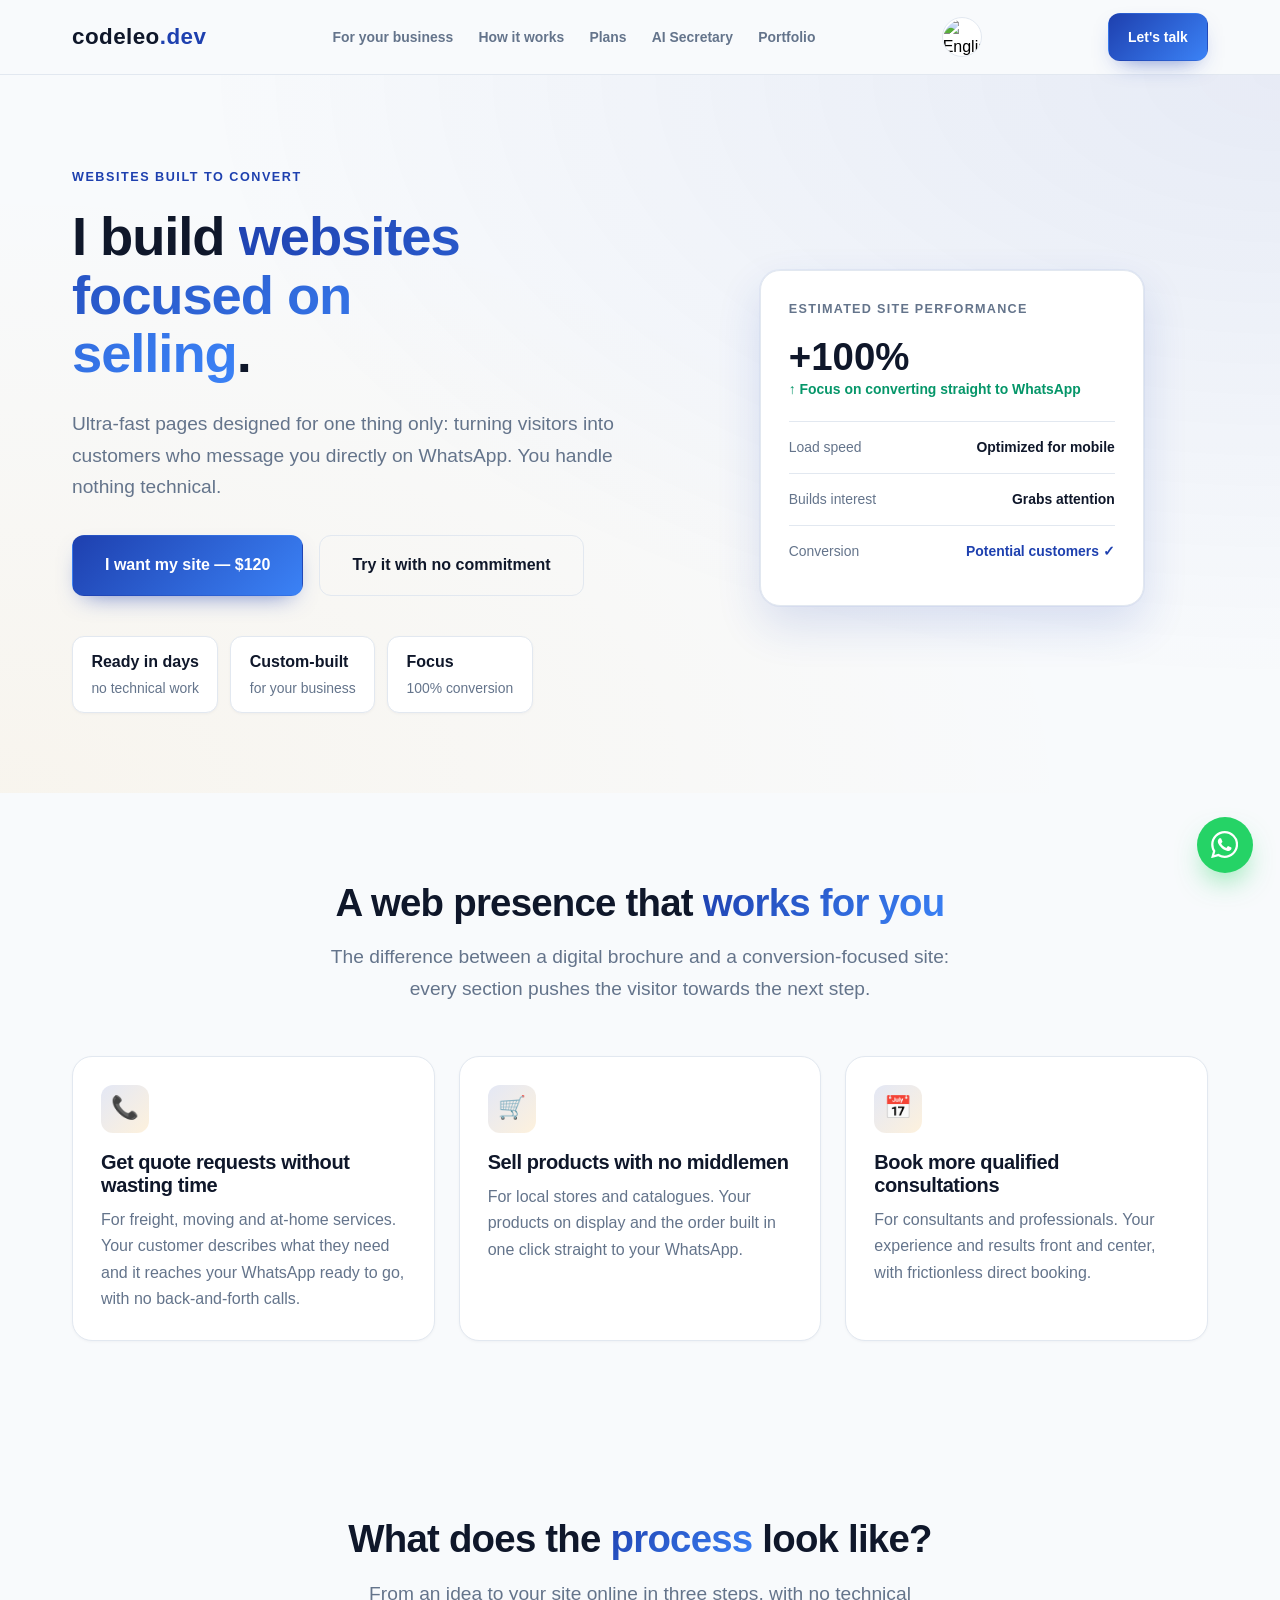
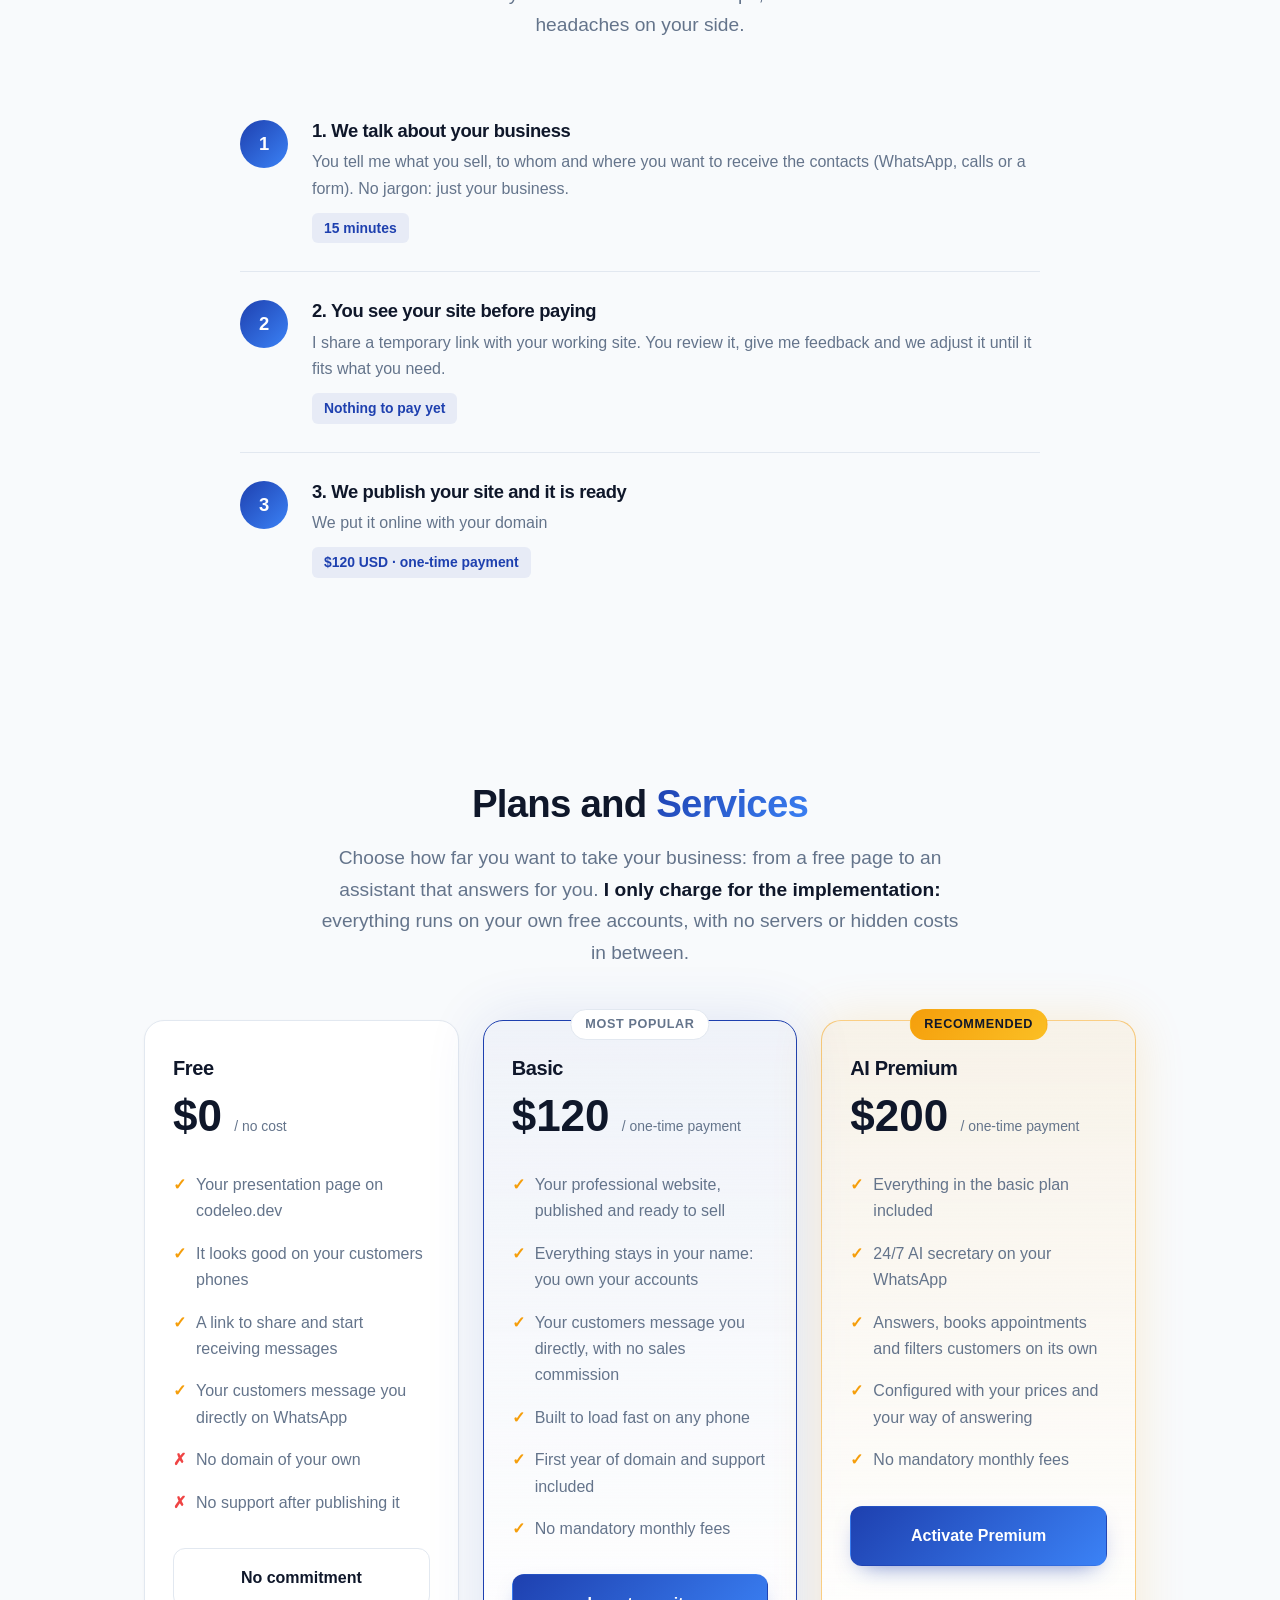
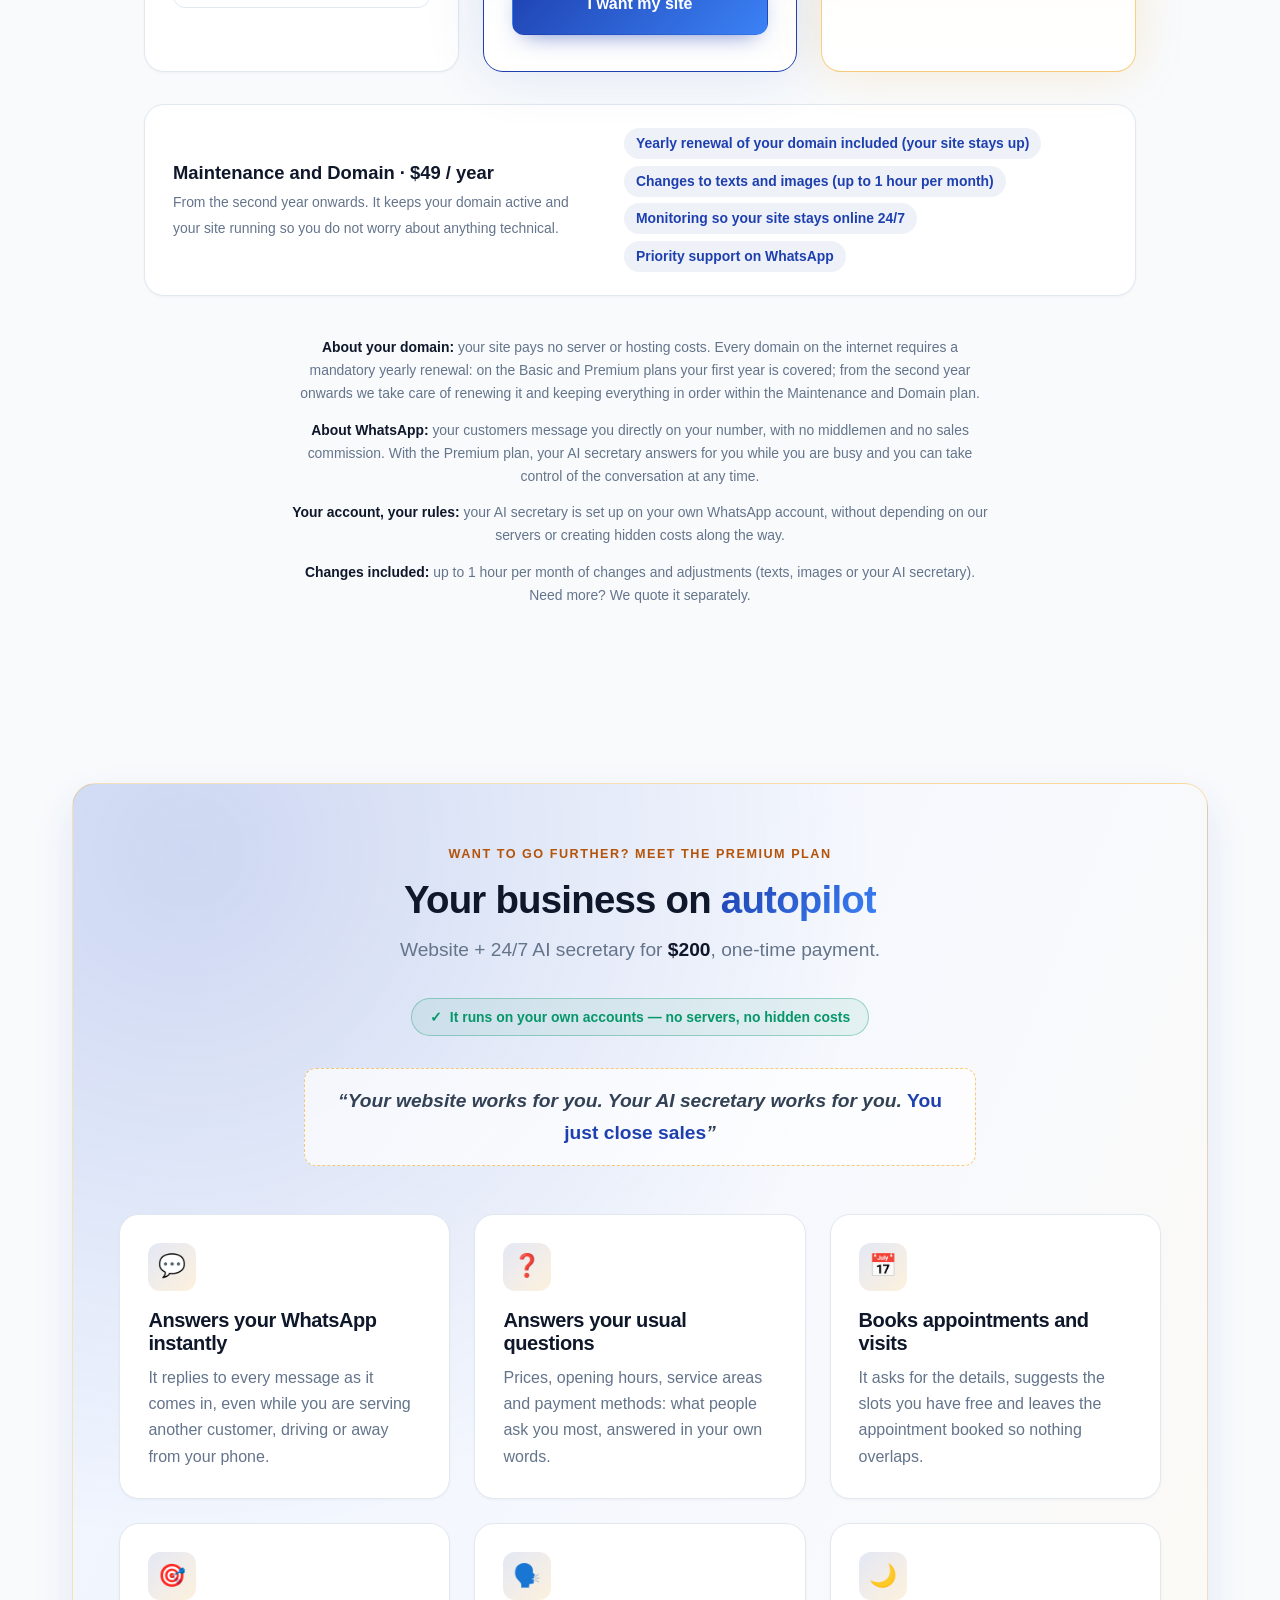
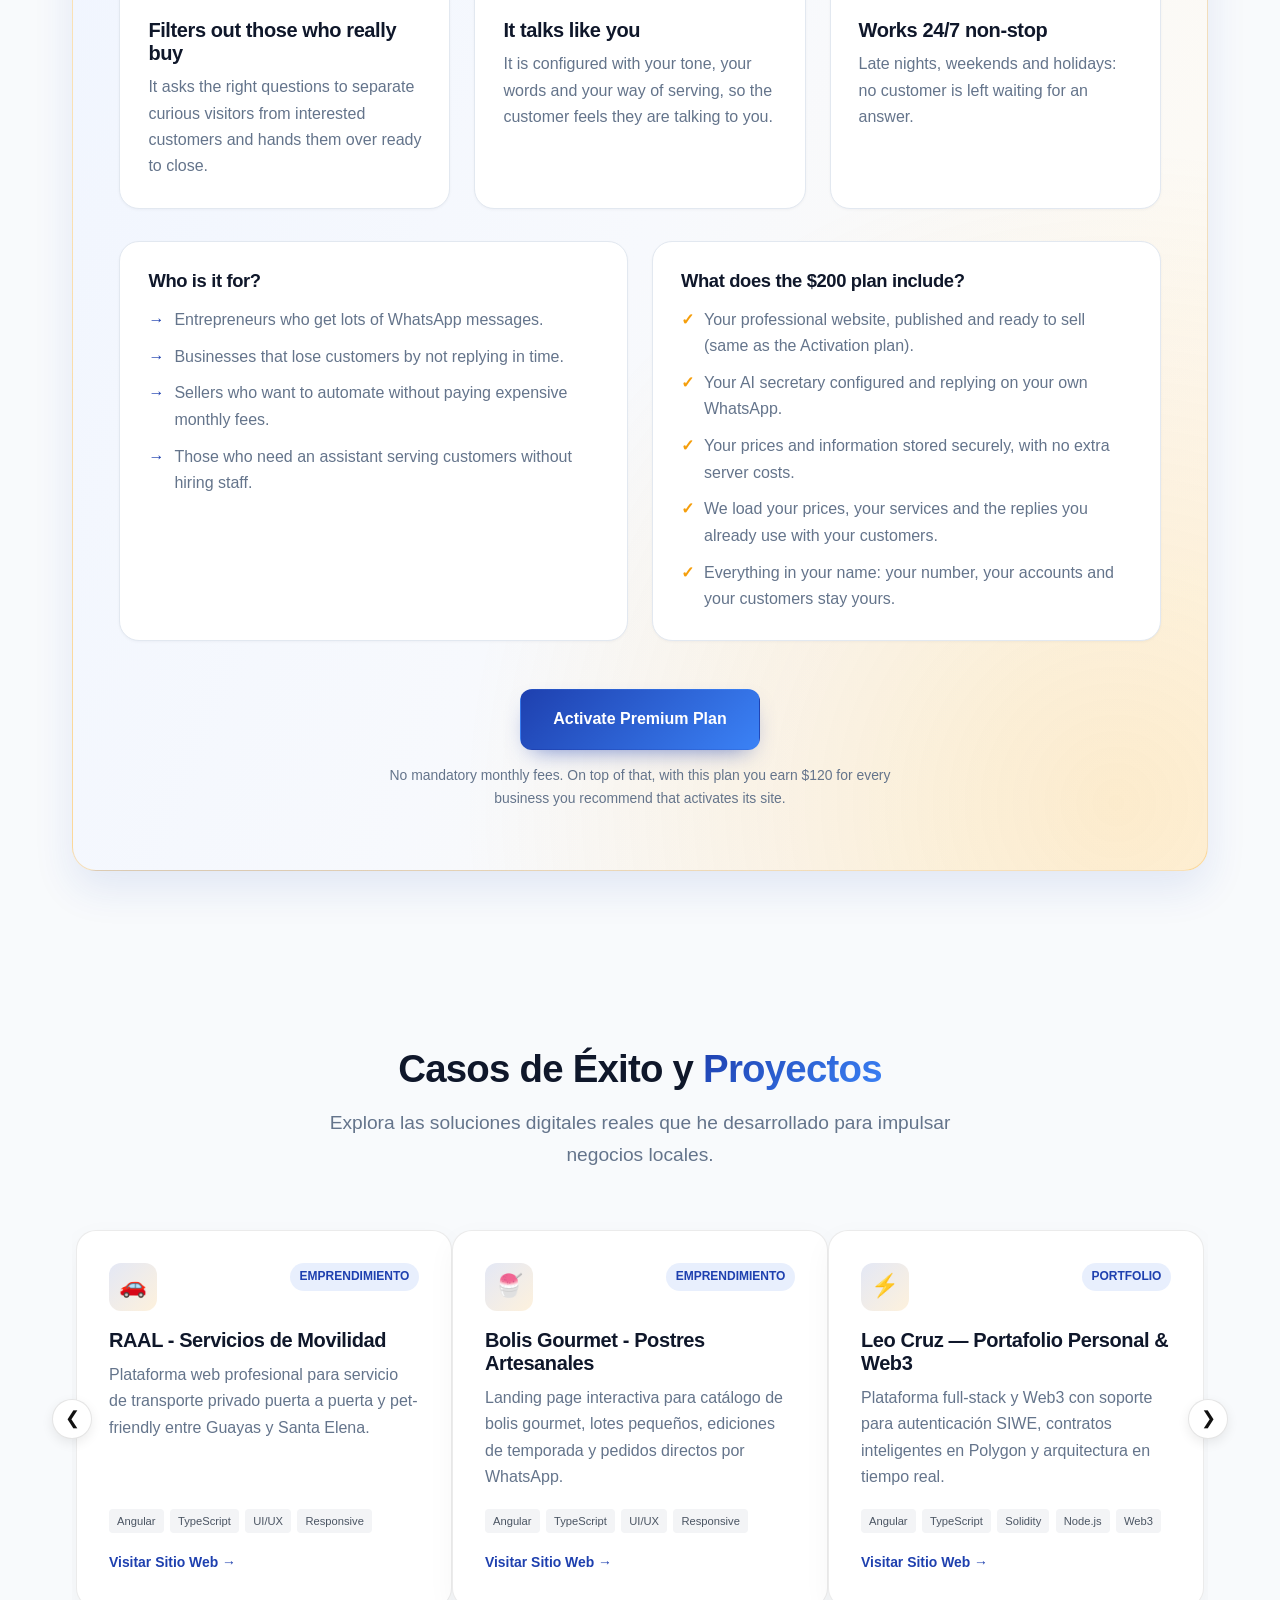
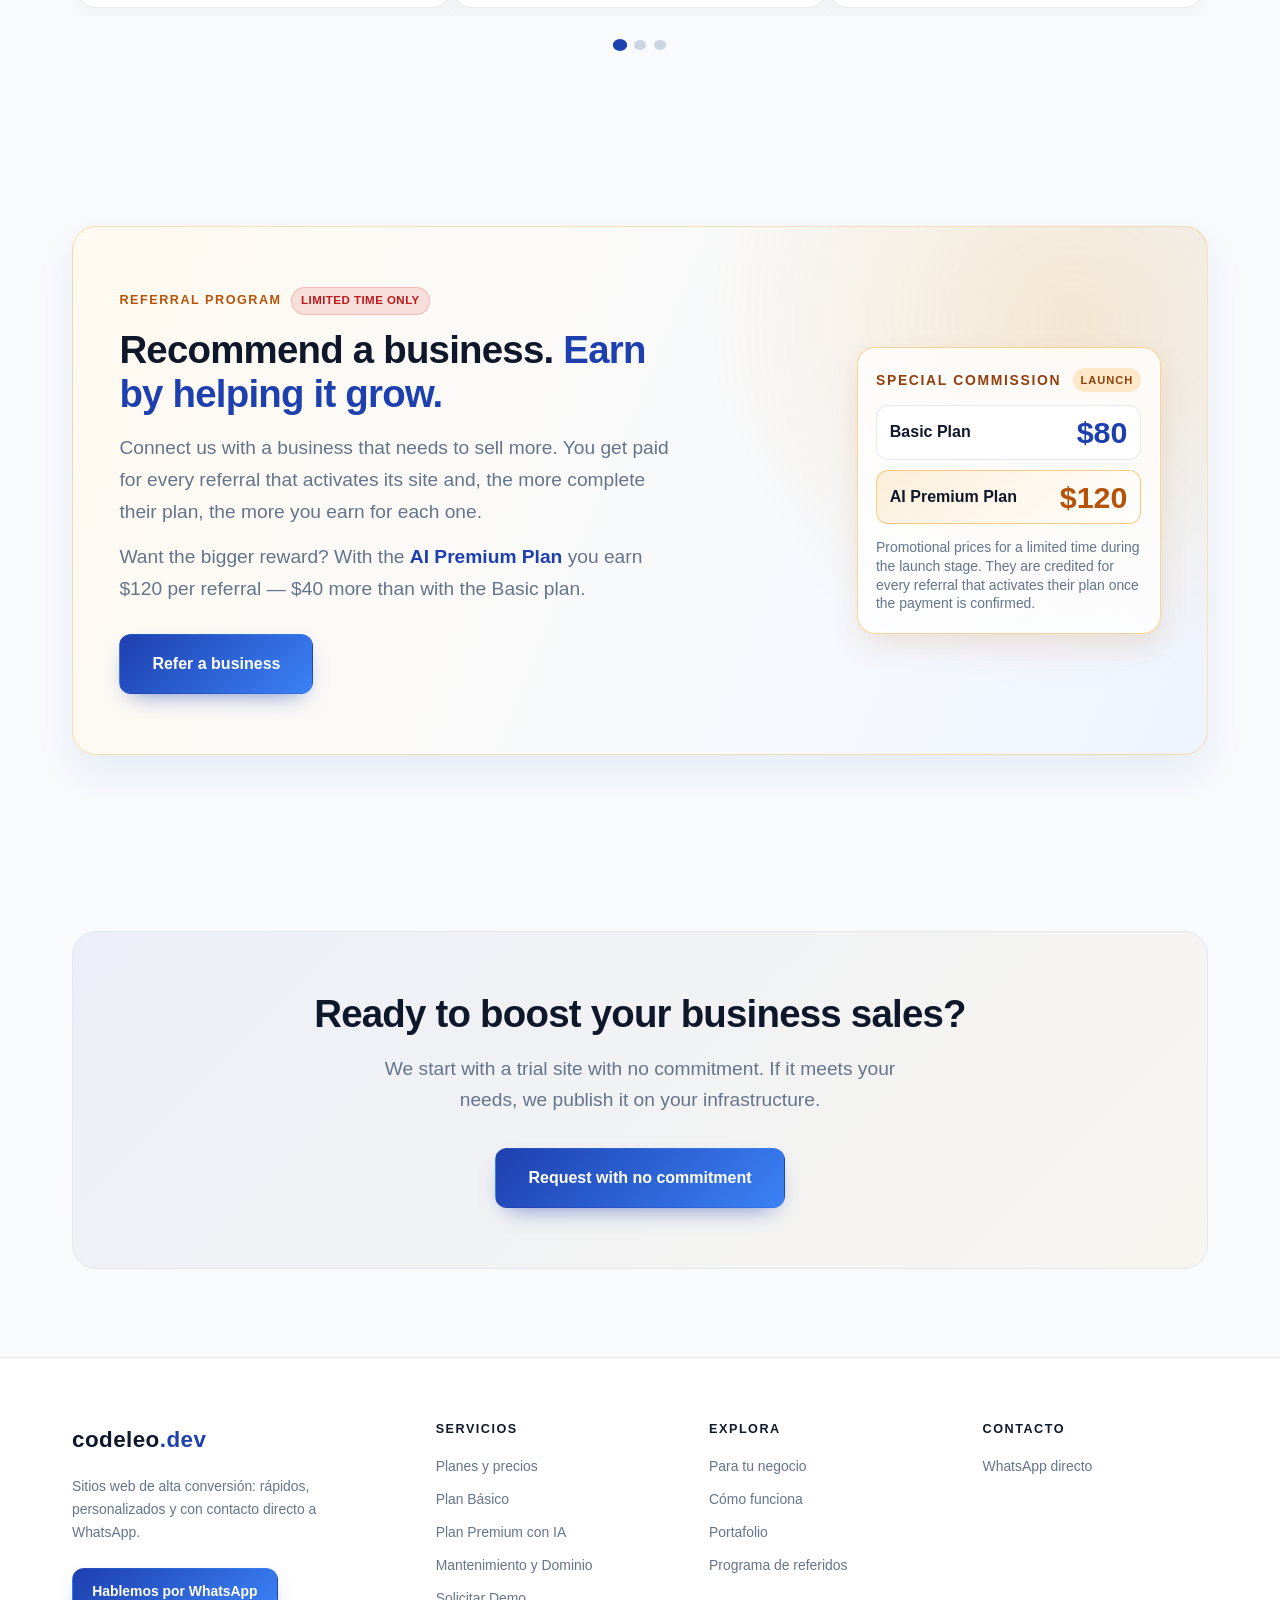
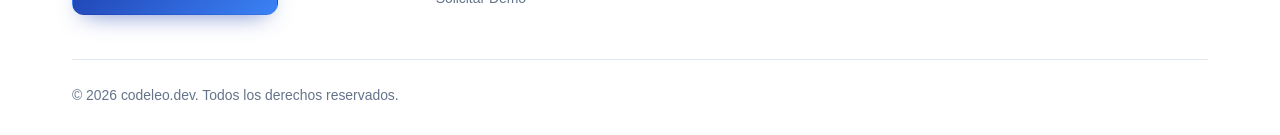
==== commit c5f5008b: "Deploying to gh-pages from @ wolfweb3/landing@17fcd02333c2f003948b72d1f43ded9f4fe59272 🚀" ====
--- a/index.html
+++ b/index.html
@@ -52,6 +52,16 @@
   <link rel="preconnect" href="https://fonts.googleapis.com">
   <link rel="preconnect" href="https://fonts.gstatic.com" crossorigin>
 
+    <!-- Google tag (gtag.js) -->
+  <script async src="https://www.googletagmanager.com/gtag/js?id=G-4FR27F71QX"></script>
+  <script>
+    window.dataLayer = window.dataLayer || [];
+    function gtag() { dataLayer.push(arguments); }
+    gtag('js', new Date());
+
+    gtag('config', 'G-4FR27F71QX');
+  </script>
+
   <!-- Structured data (JSON-LD / Schema.org) -->
   <script type="application/ld+json">
   {
@@ -81,6 +91,6 @@
 
 <body>
   <app-root></app-root>
-<link rel="modulepreload" href="chunk-WXHXT6XX.js"><link rel="modulepreload" href="chunk-TEMJAQKU.js"><link rel="modulepreload" href="chunk-GTJMYVM4.js"><link rel="modulepreload" href="chunk-IKMC7PPW.js"><link rel="modulepreload" href="chunk-IV5FR2YO.js"><link rel="modulepreload" href="chunk-OJPXZVZ6.js"><link rel="modulepreload" href="chunk-FXQIX5OT.js"><link rel="modulepreload" href="chunk-4FMV5RU2.js"><link rel="modulepreload" href="chunk-HD5BCXQI.js"><link rel="modulepreload" href="chunk-HZ55OLAU.js"><script src="polyfills-5CFQRCPP.js" type="module"></script><script src="main-Z5EXXQXH.js" type="module"></script></body>
+<link rel="modulepreload" href="chunk-WXHXT6XX.js"><link rel="modulepreload" href="chunk-TEMJAQKU.js"><link rel="modulepreload" href="chunk-GTJMYVM4.js"><link rel="modulepreload" href="chunk-IKMC7PPW.js"><link rel="modulepreload" href="chunk-IV5FR2YO.js"><link rel="modulepreload" href="chunk-OJPXZVZ6.js"><link rel="modulepreload" href="chunk-FXQIX5OT.js"><link rel="modulepreload" href="chunk-4FMV5RU2.js"><link rel="modulepreload" href="chunk-HD5BCXQI.js"><link rel="modulepreload" href="chunk-HZ55OLAU.js"><script src="polyfills-5CFQRCPP.js" type="module"></script><script src="main-DGU6HDIG.js" type="module"></script></body>
 
 </html>
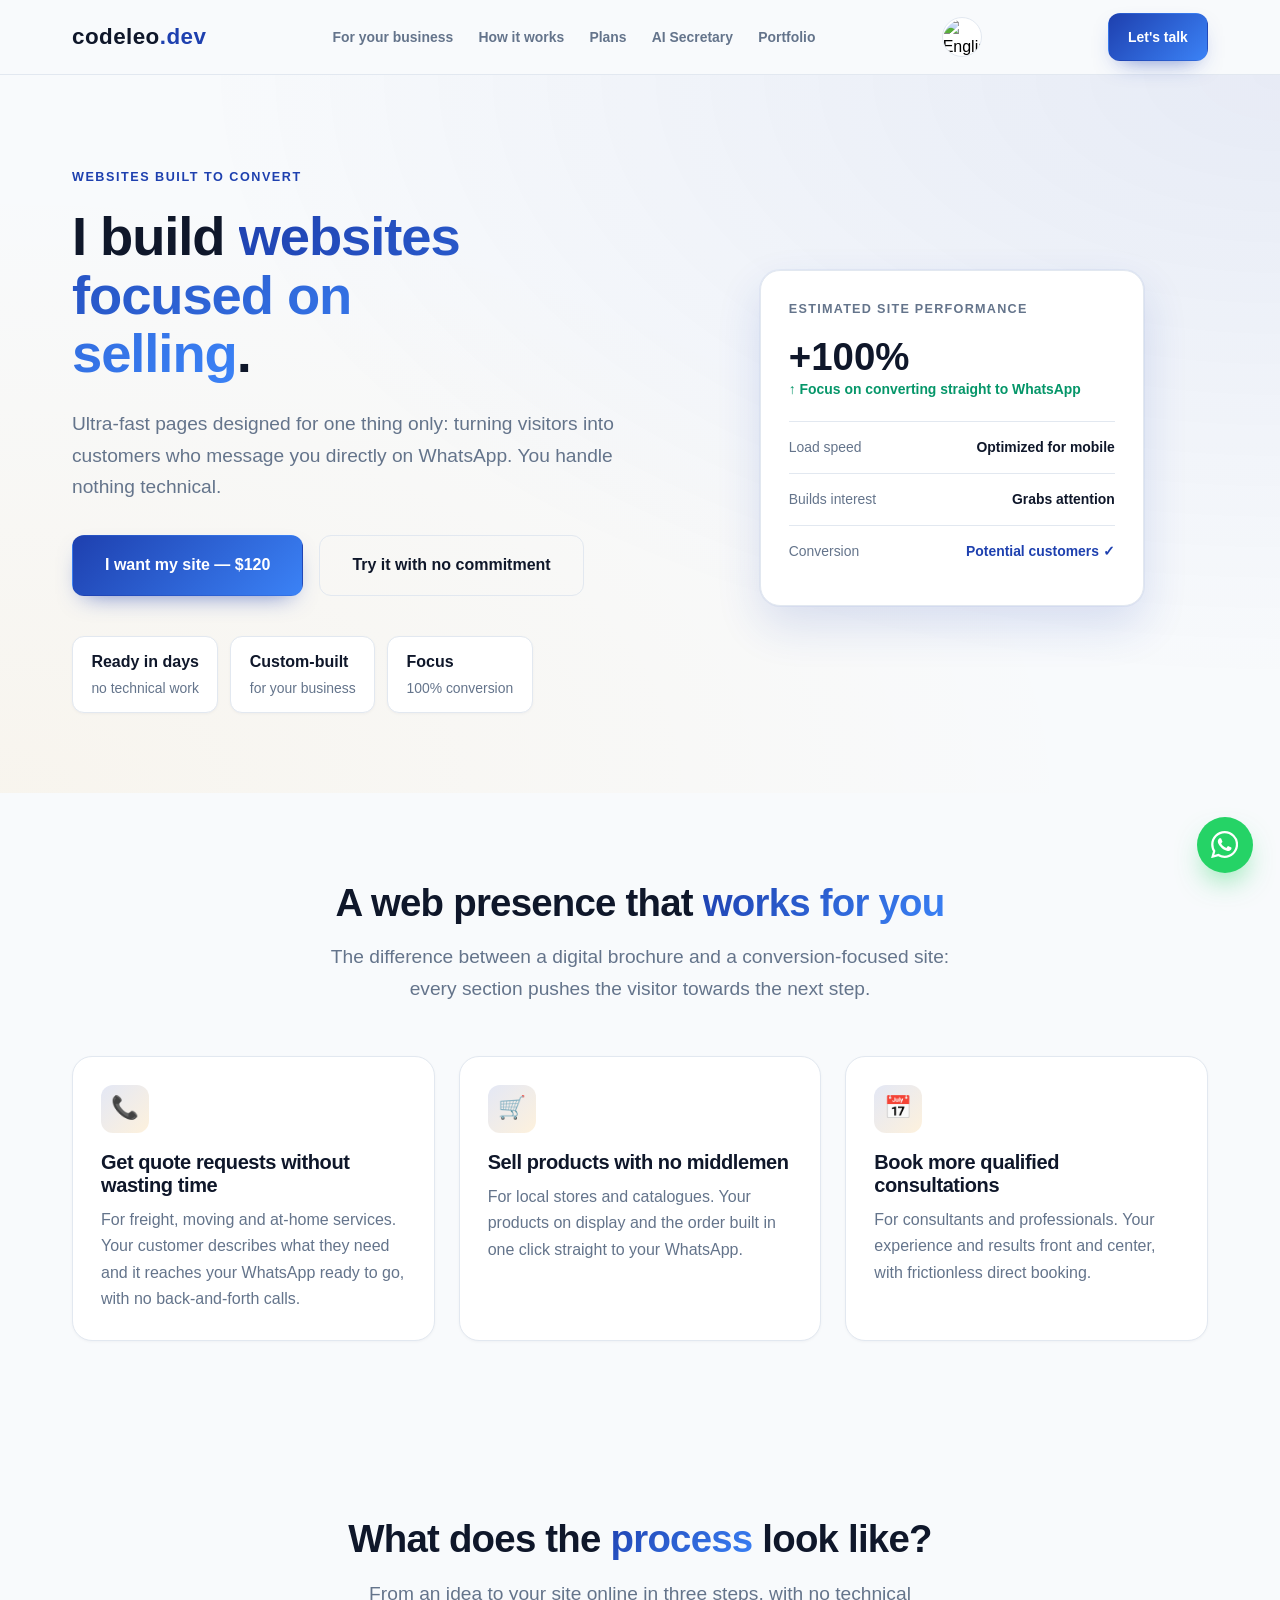
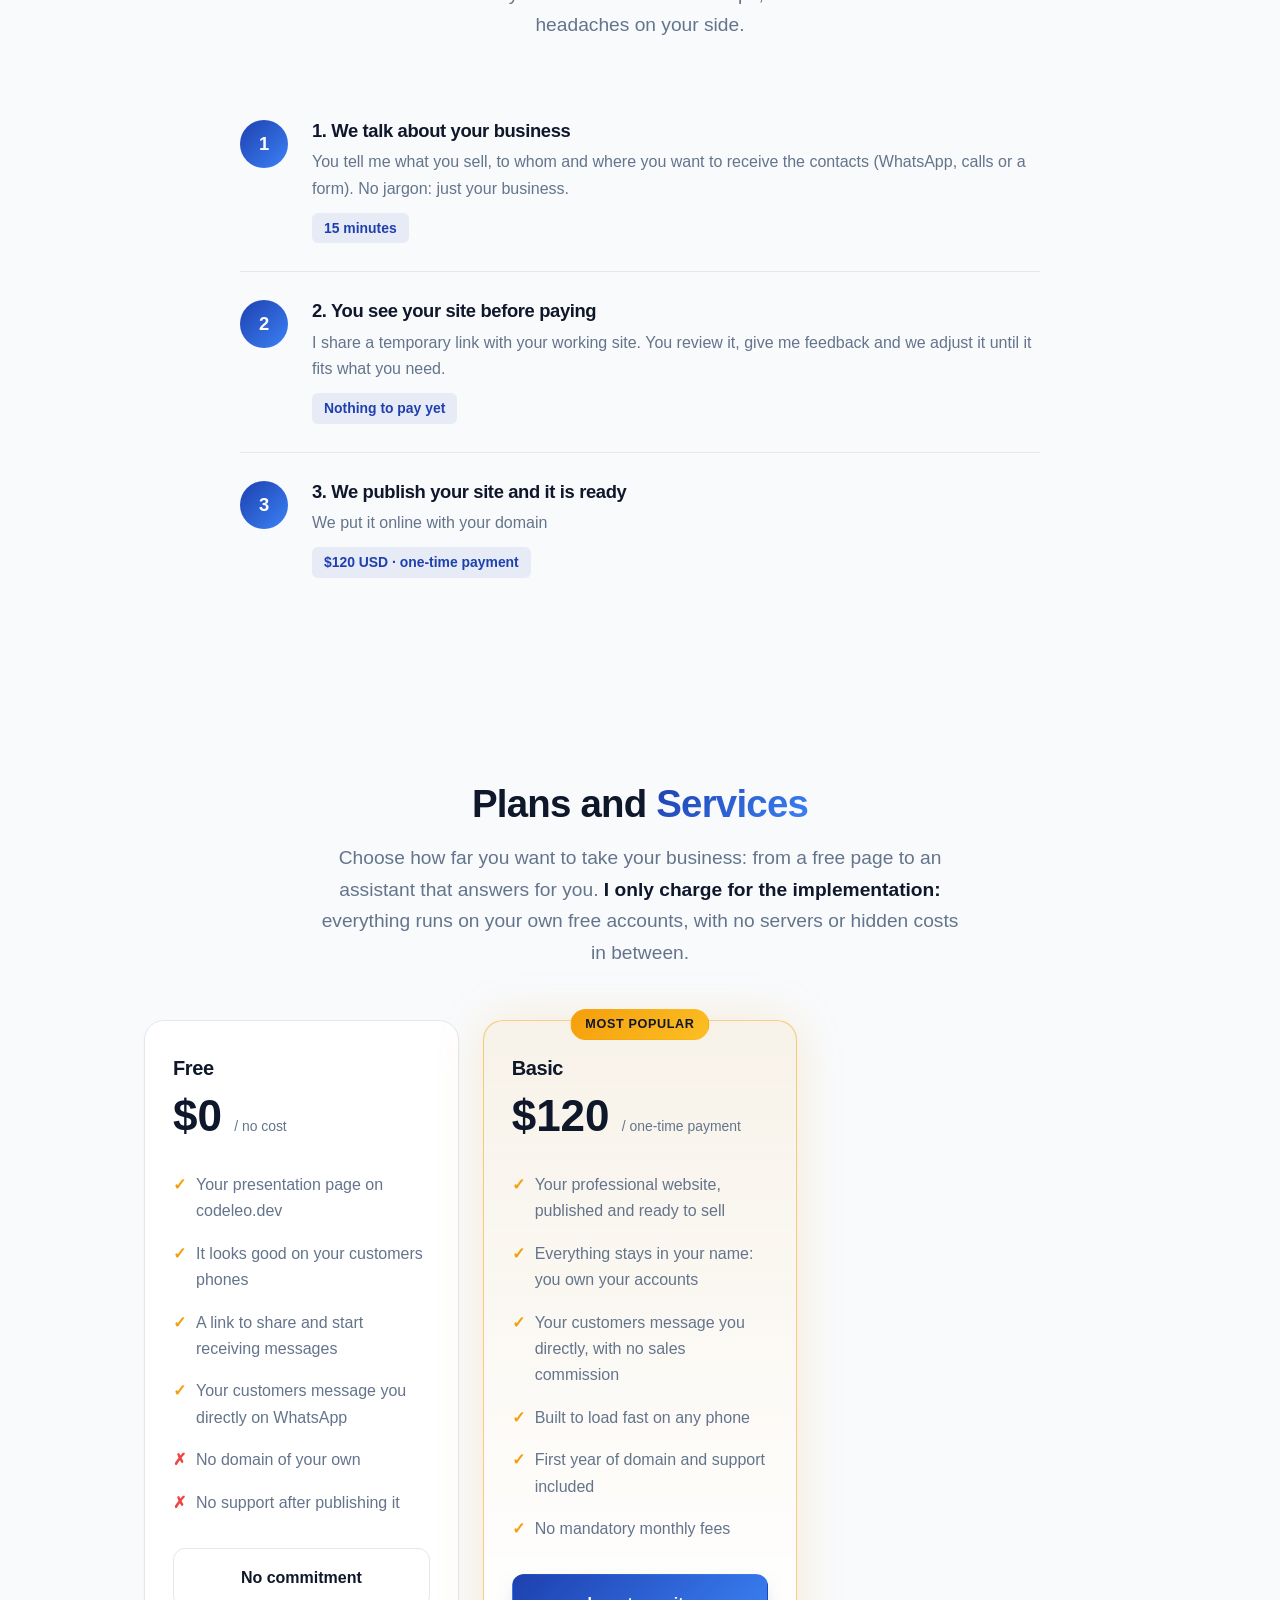
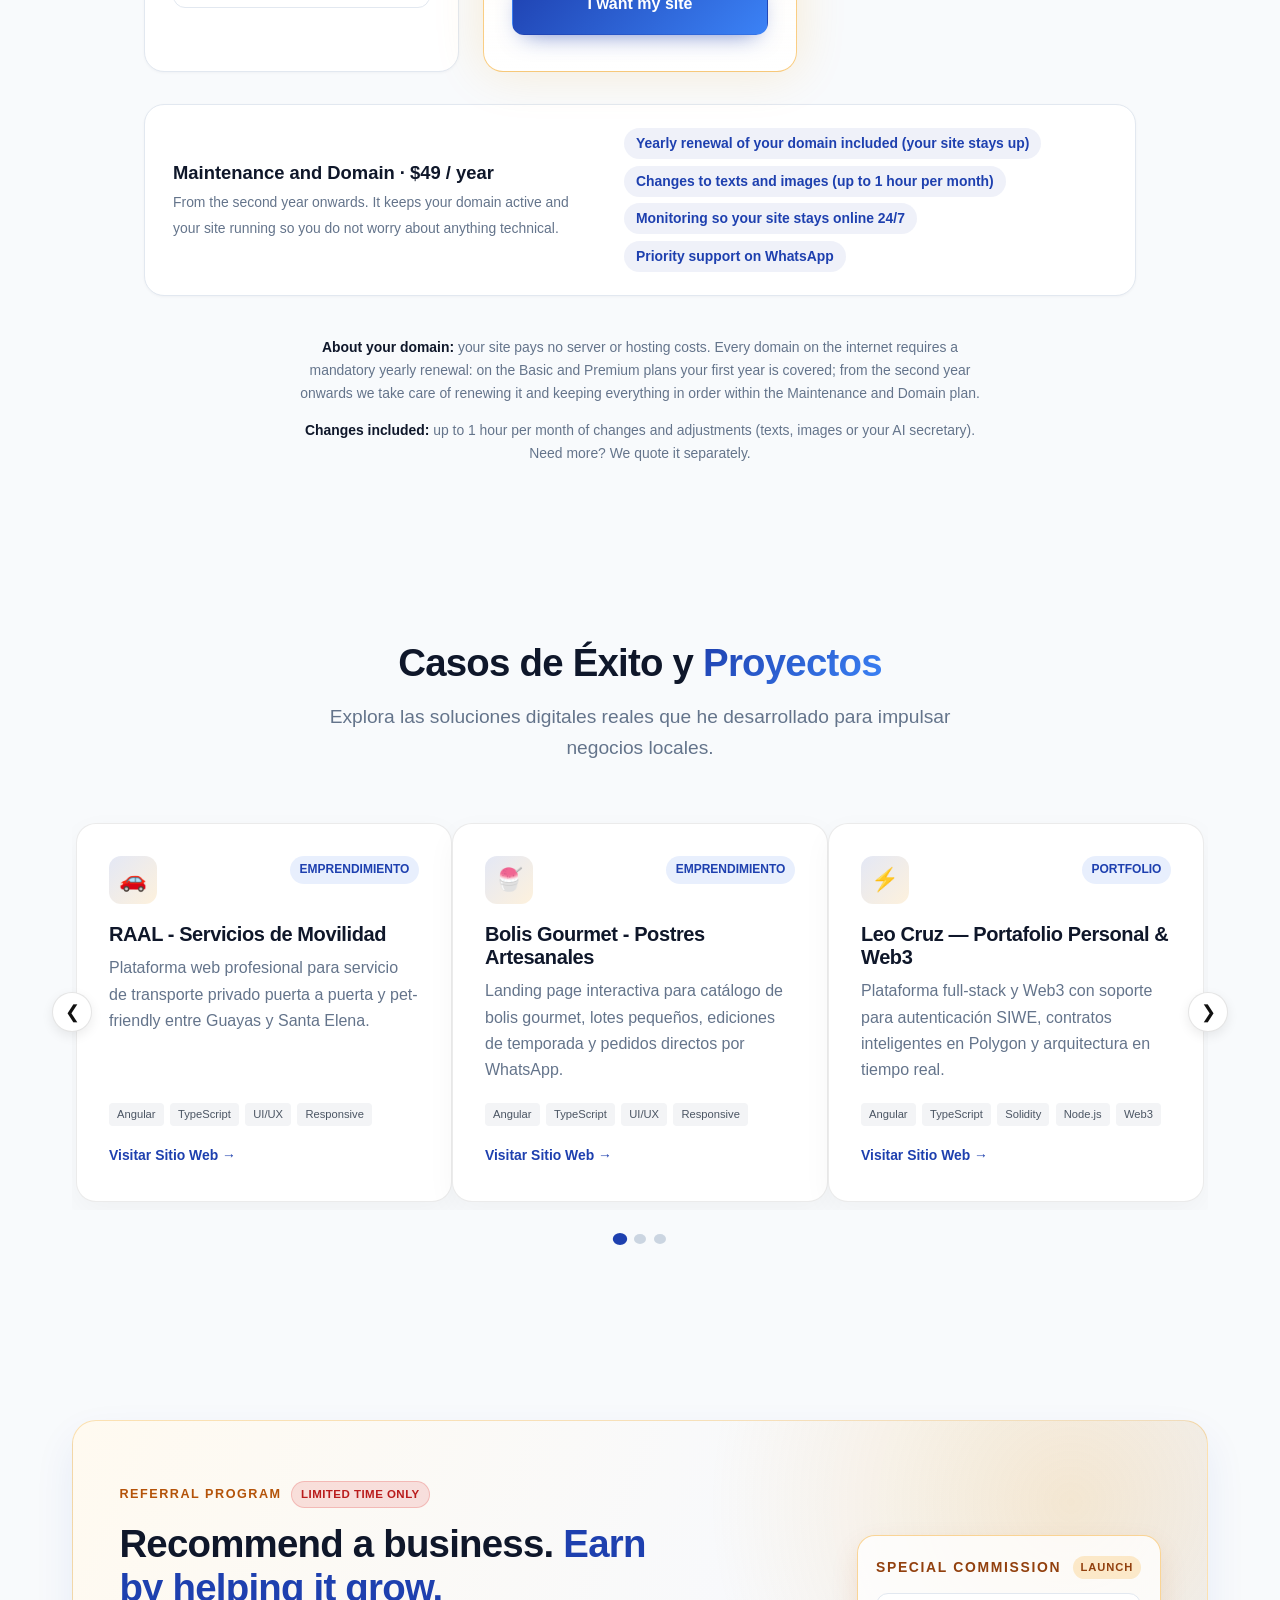
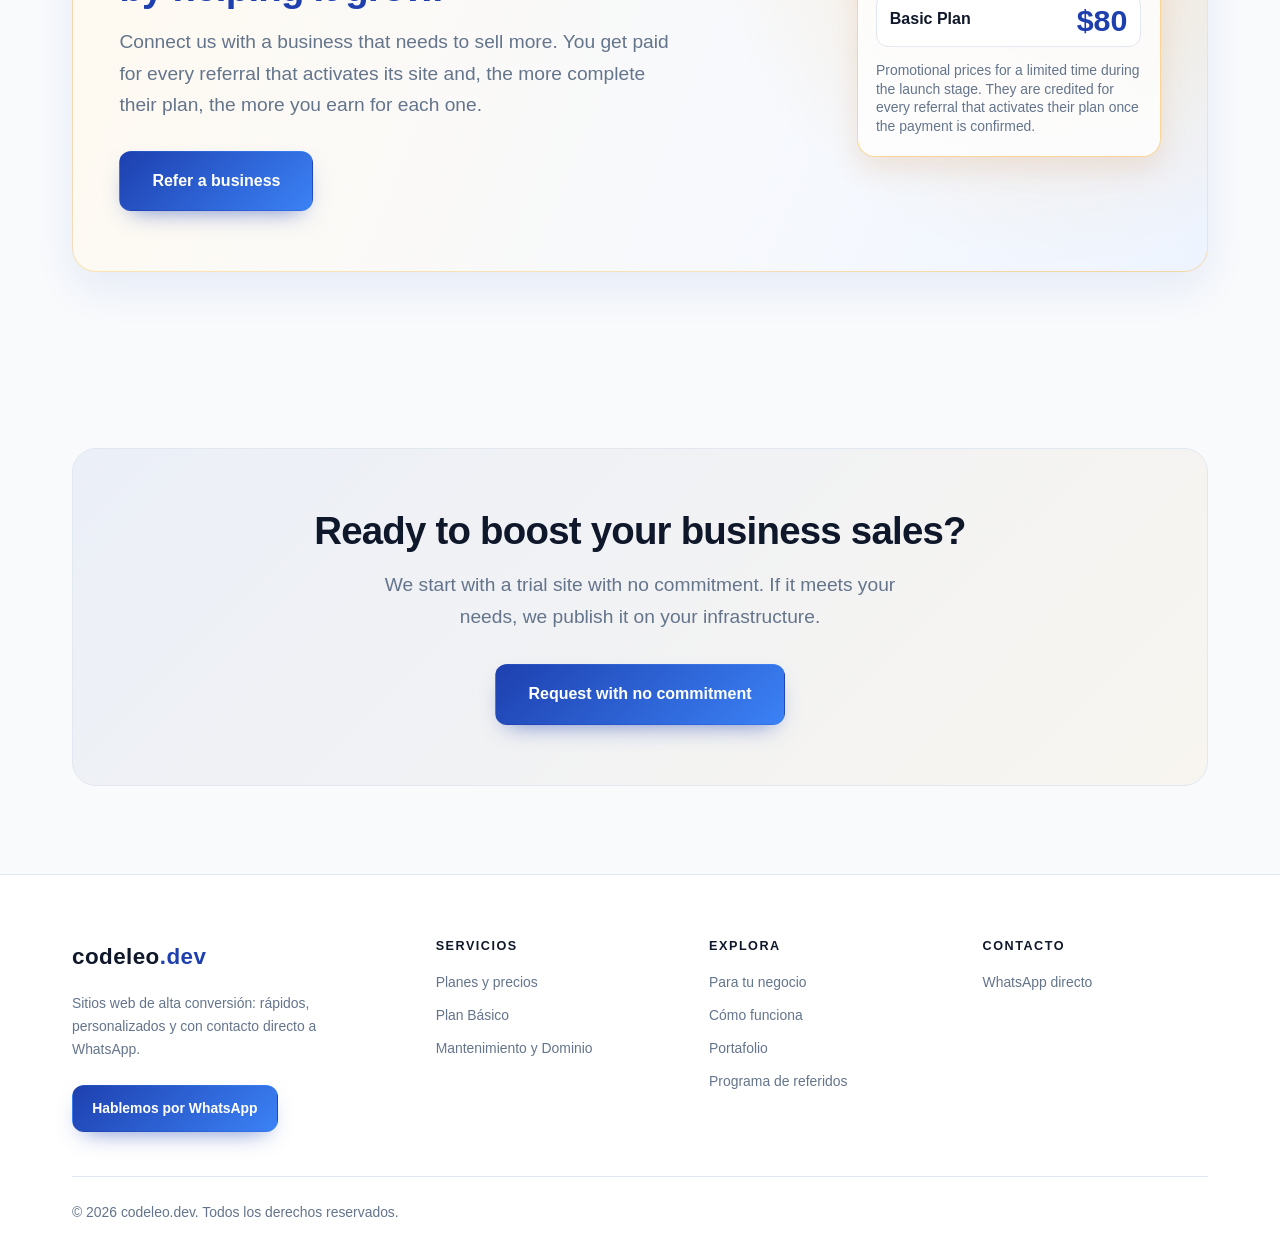
==== commit e3c63733: "Deploying to gh-pages from @ wolfweb3/landing@32a6b070a74ca92421357534eec4d157c69795f4 🚀" ====
--- a/index.html
+++ b/index.html
@@ -91,6 +91,6 @@
 
 <body>
   <app-root></app-root>
-<link rel="modulepreload" href="chunk-WXHXT6XX.js"><link rel="modulepreload" href="chunk-TEMJAQKU.js"><link rel="modulepreload" href="chunk-GTJMYVM4.js"><link rel="modulepreload" href="chunk-IKMC7PPW.js"><link rel="modulepreload" href="chunk-IV5FR2YO.js"><link rel="modulepreload" href="chunk-OJPXZVZ6.js"><link rel="modulepreload" href="chunk-FXQIX5OT.js"><link rel="modulepreload" href="chunk-4FMV5RU2.js"><link rel="modulepreload" href="chunk-HD5BCXQI.js"><link rel="modulepreload" href="chunk-HZ55OLAU.js"><script src="polyfills-5CFQRCPP.js" type="module"></script><script src="main-DGU6HDIG.js" type="module"></script></body>
+<link rel="modulepreload" href="chunk-WXHXT6XX.js"><link rel="modulepreload" href="chunk-TEMJAQKU.js"><link rel="modulepreload" href="chunk-GTJMYVM4.js"><link rel="modulepreload" href="chunk-IKMC7PPW.js"><link rel="modulepreload" href="chunk-IV5FR2YO.js"><link rel="modulepreload" href="chunk-OJPXZVZ6.js"><link rel="modulepreload" href="chunk-FXQIX5OT.js"><link rel="modulepreload" href="chunk-4FMV5RU2.js"><link rel="modulepreload" href="chunk-HD5BCXQI.js"><link rel="modulepreload" href="chunk-HZ55OLAU.js"><script src="polyfills-5CFQRCPP.js" type="module"></script><script src="main-OCW2MPCH.js" type="module"></script></body>
 
 </html>
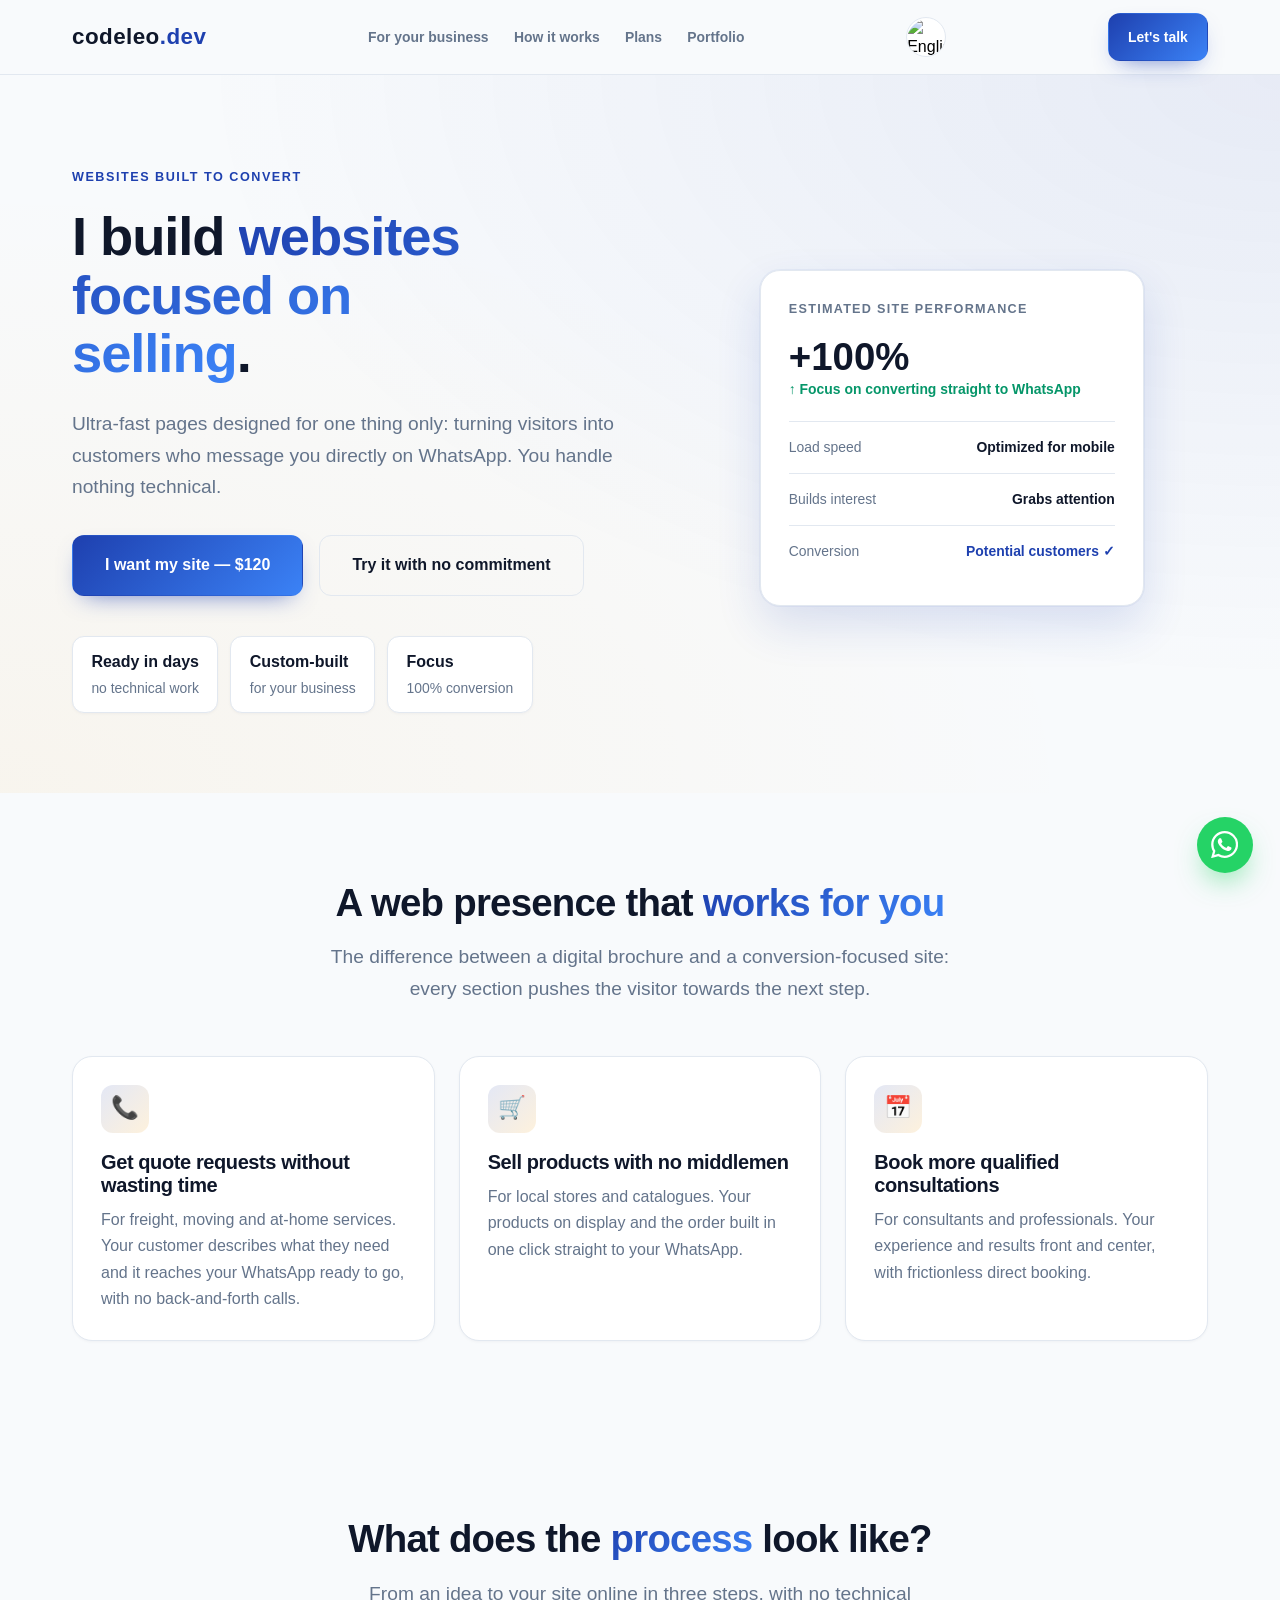
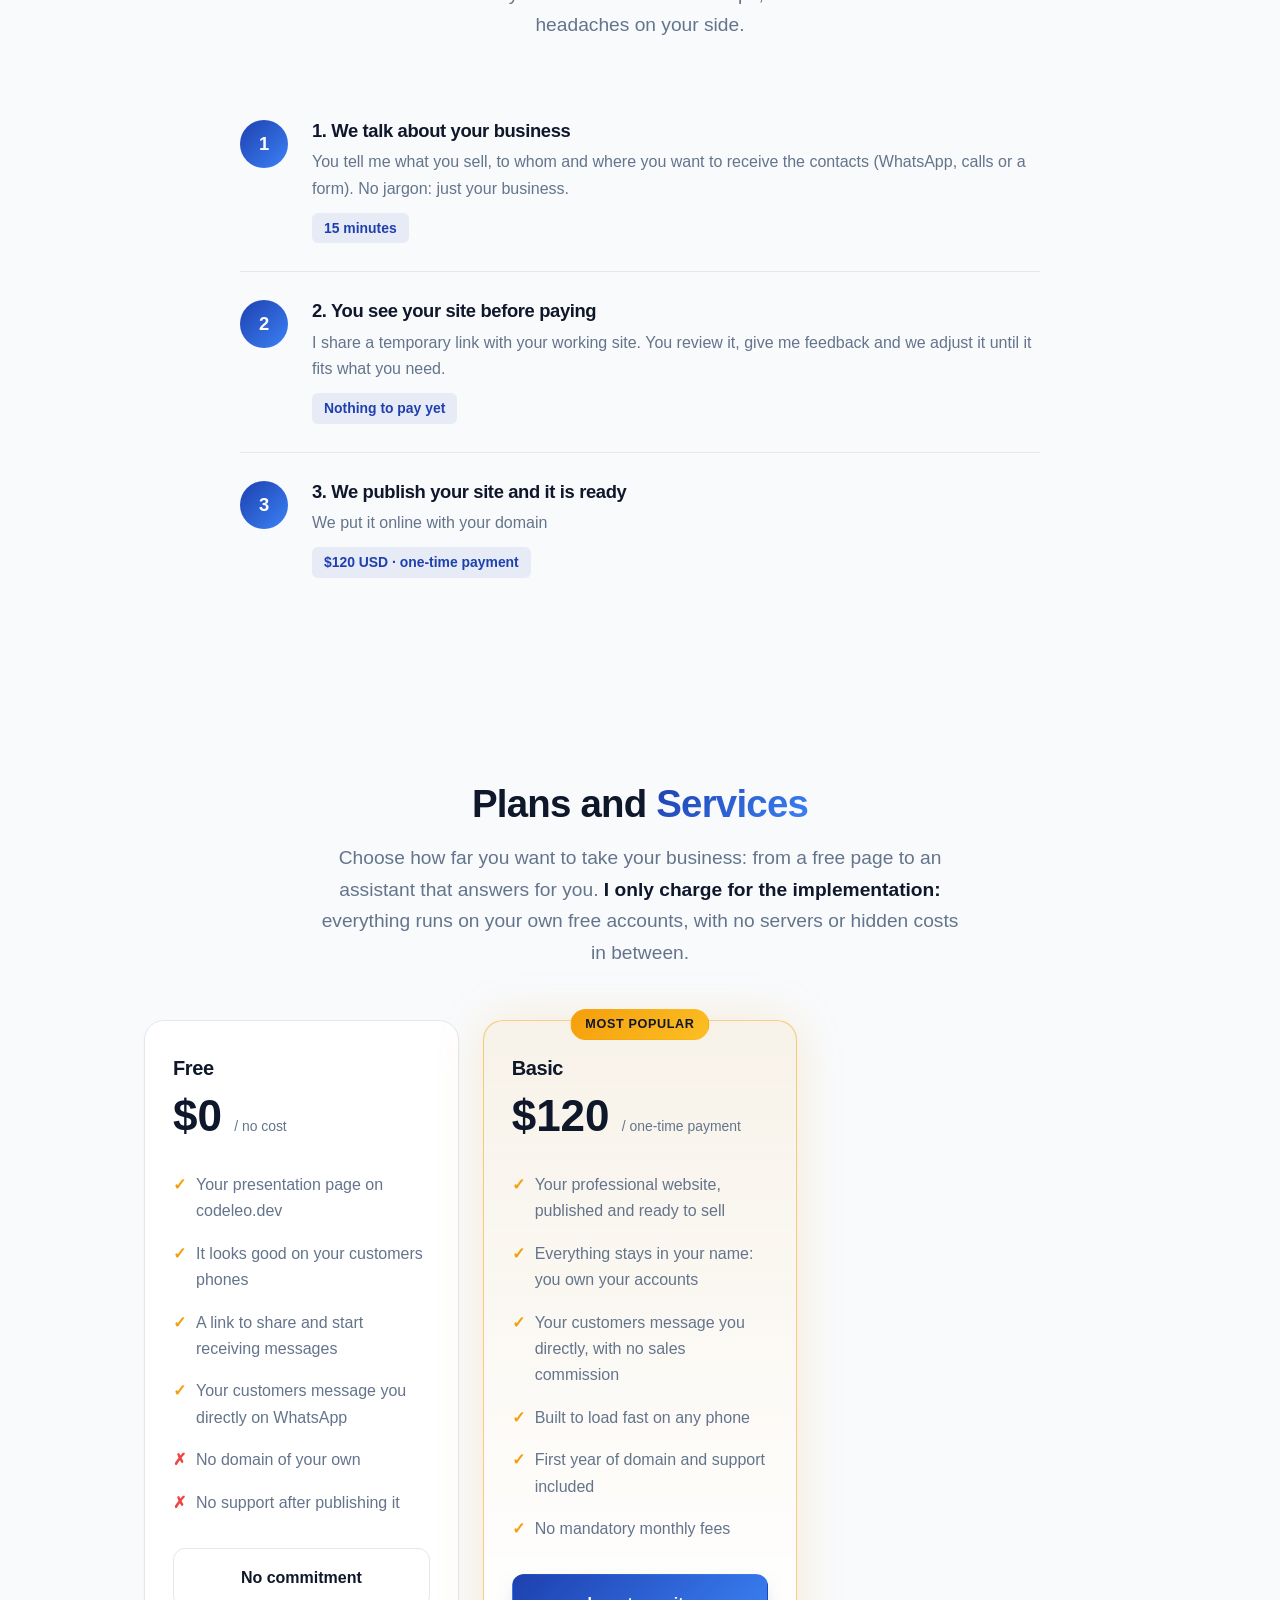
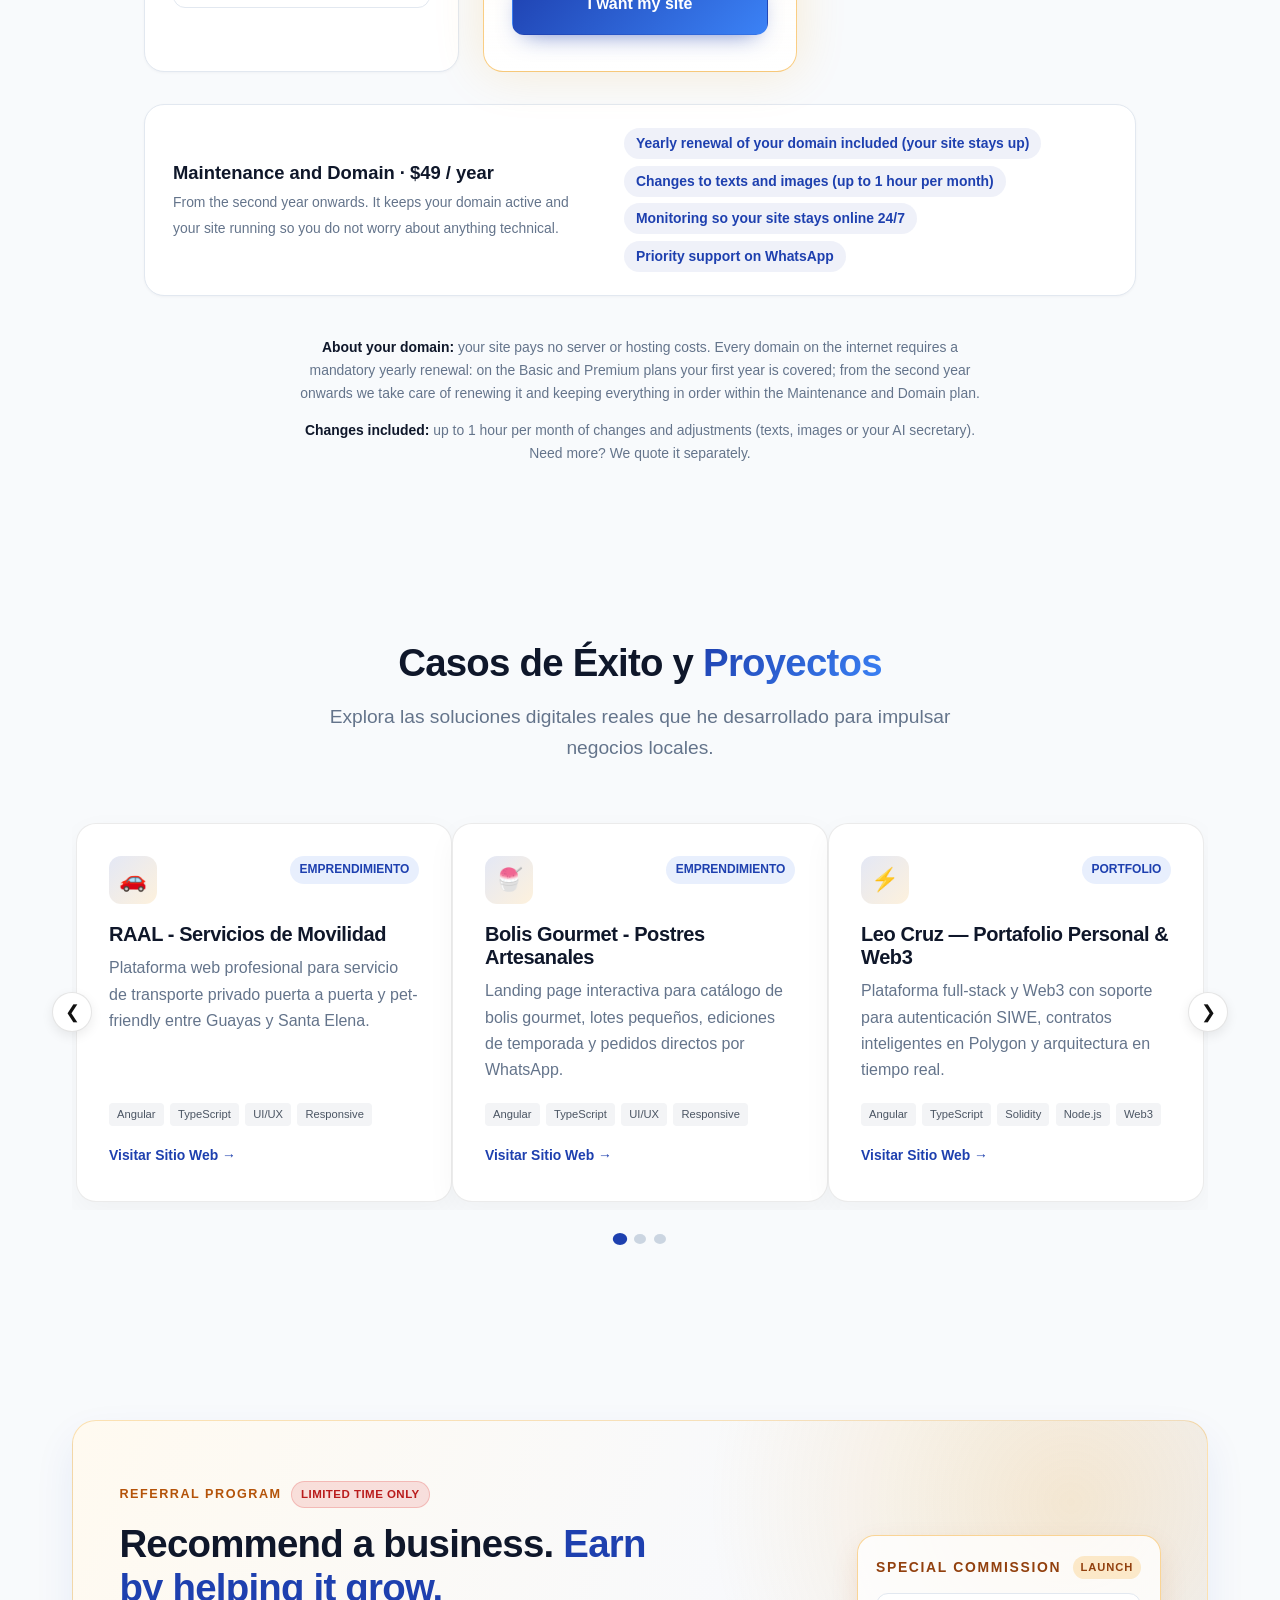
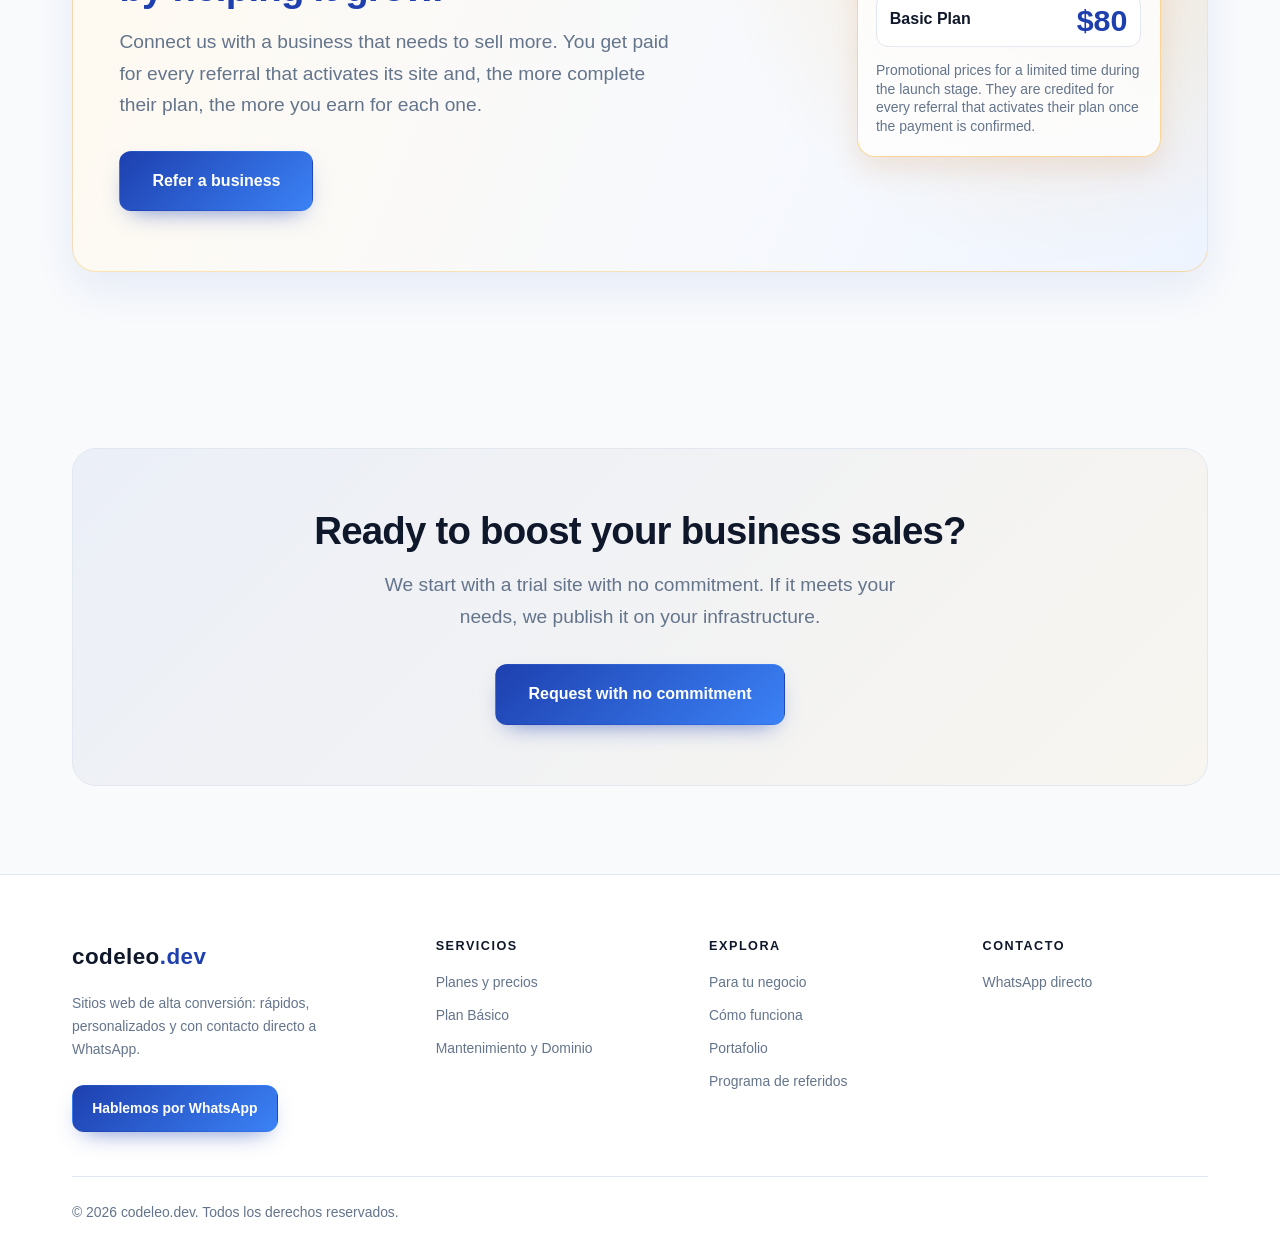
==== commit 1e1e1235: "manual deploy" ====
--- a/index.html
+++ b/index.html
@@ -91,6 +91,6 @@
 
 <body>
   <app-root></app-root>
-<link rel="modulepreload" href="chunk-WXHXT6XX.js"><link rel="modulepreload" href="chunk-TEMJAQKU.js"><link rel="modulepreload" href="chunk-GTJMYVM4.js"><link rel="modulepreload" href="chunk-IKMC7PPW.js"><link rel="modulepreload" href="chunk-IV5FR2YO.js"><link rel="modulepreload" href="chunk-OJPXZVZ6.js"><link rel="modulepreload" href="chunk-FXQIX5OT.js"><link rel="modulepreload" href="chunk-4FMV5RU2.js"><link rel="modulepreload" href="chunk-HD5BCXQI.js"><link rel="modulepreload" href="chunk-HZ55OLAU.js"><script src="polyfills-5CFQRCPP.js" type="module"></script><script src="main-OCW2MPCH.js" type="module"></script></body>
+<link rel="modulepreload" href="chunk-WXHXT6XX.js"><link rel="modulepreload" href="chunk-TEMJAQKU.js"><link rel="modulepreload" href="chunk-GTJMYVM4.js"><link rel="modulepreload" href="chunk-IKMC7PPW.js"><link rel="modulepreload" href="chunk-IV5FR2YO.js"><link rel="modulepreload" href="chunk-OJPXZVZ6.js"><link rel="modulepreload" href="chunk-FXQIX5OT.js"><link rel="modulepreload" href="chunk-4FMV5RU2.js"><link rel="modulepreload" href="chunk-HD5BCXQI.js"><link rel="modulepreload" href="chunk-HZ55OLAU.js"><script src="polyfills-5CFQRCPP.js" type="module"></script><script src="main-456HDVJT.js" type="module"></script></body>
 
 </html>
